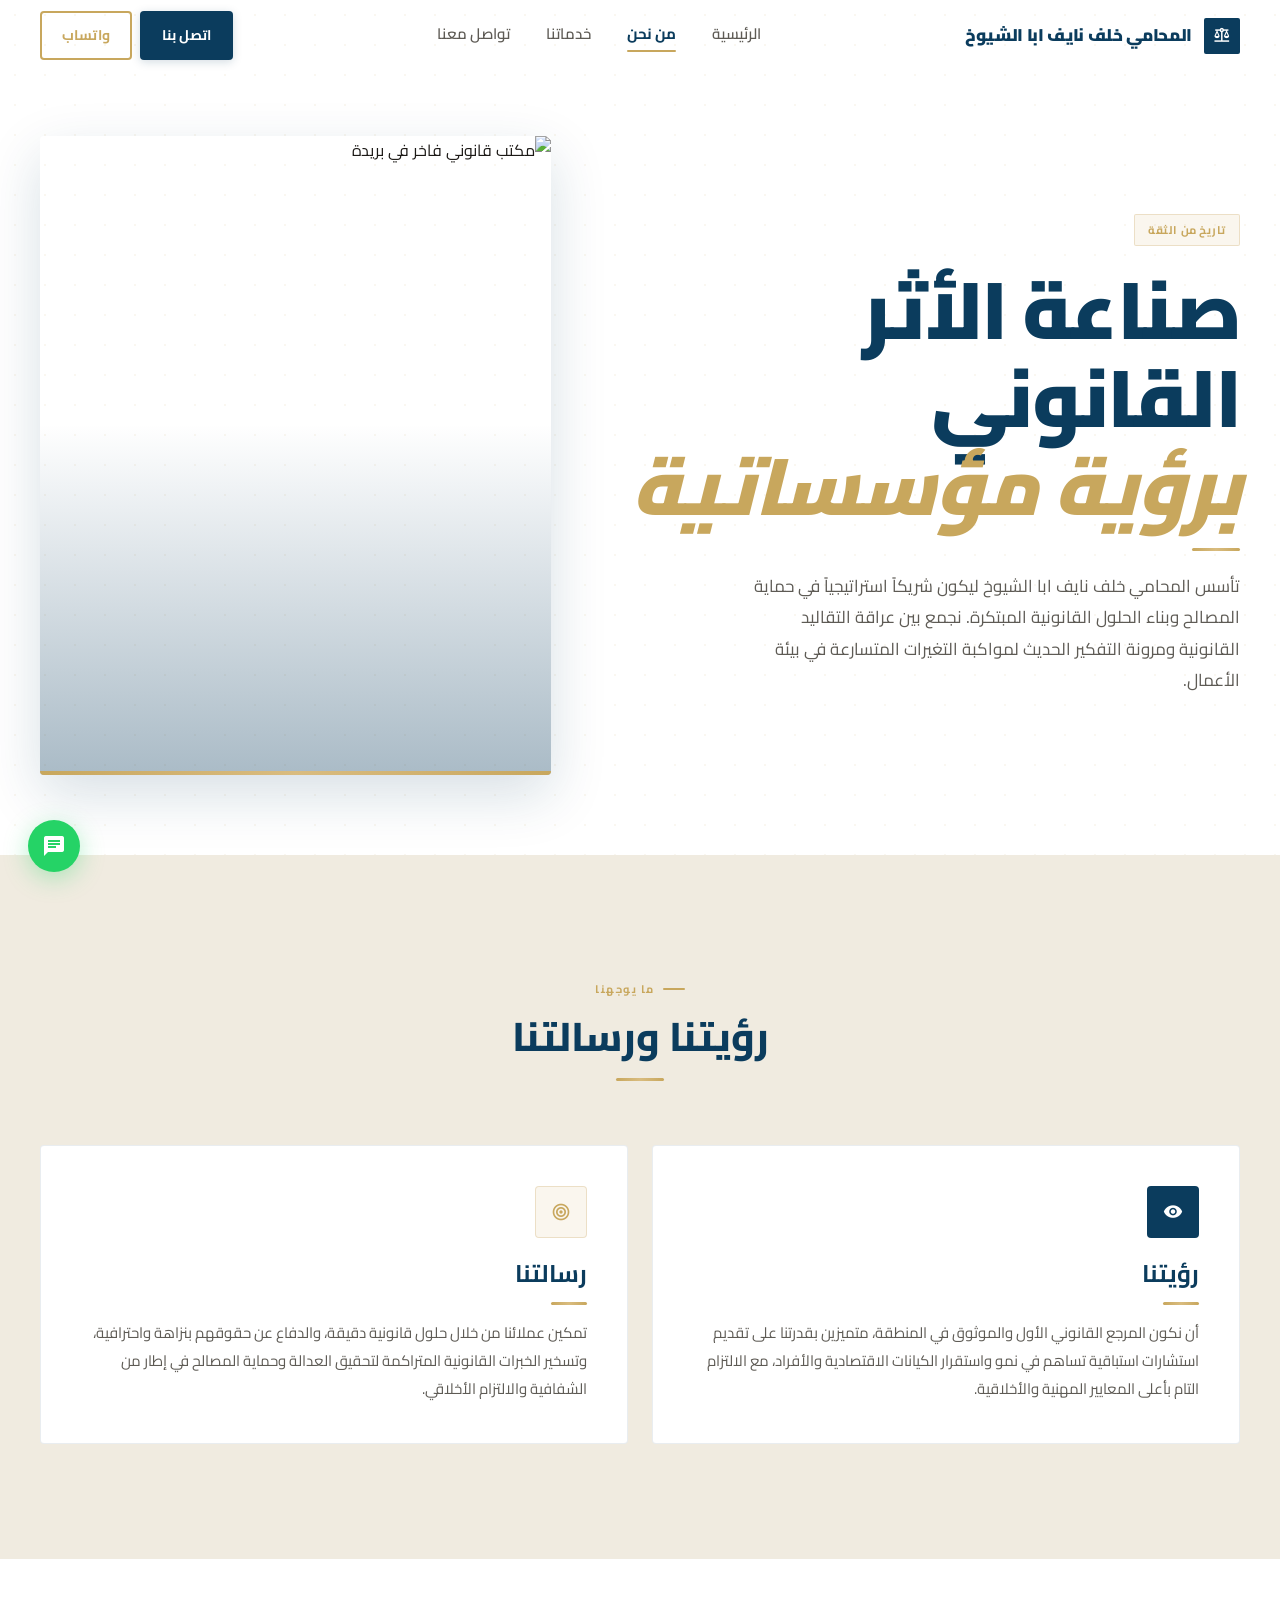
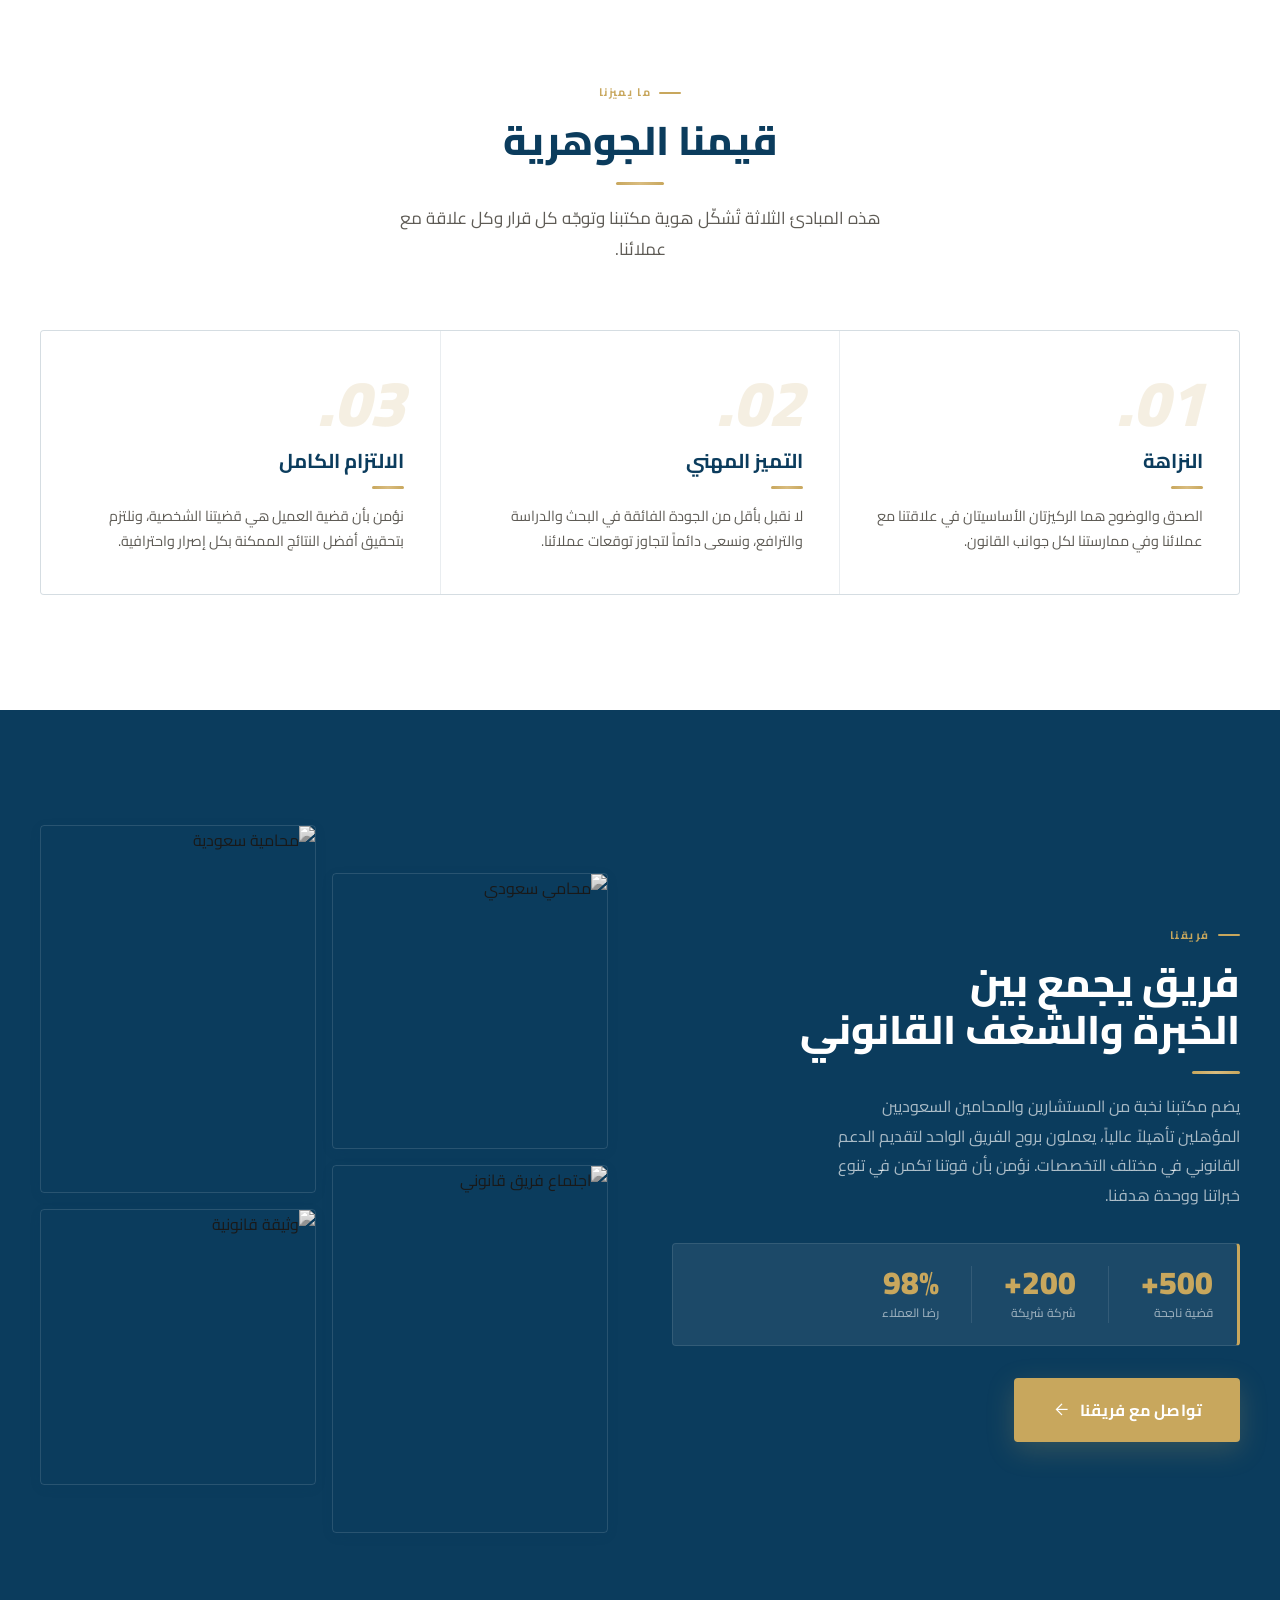
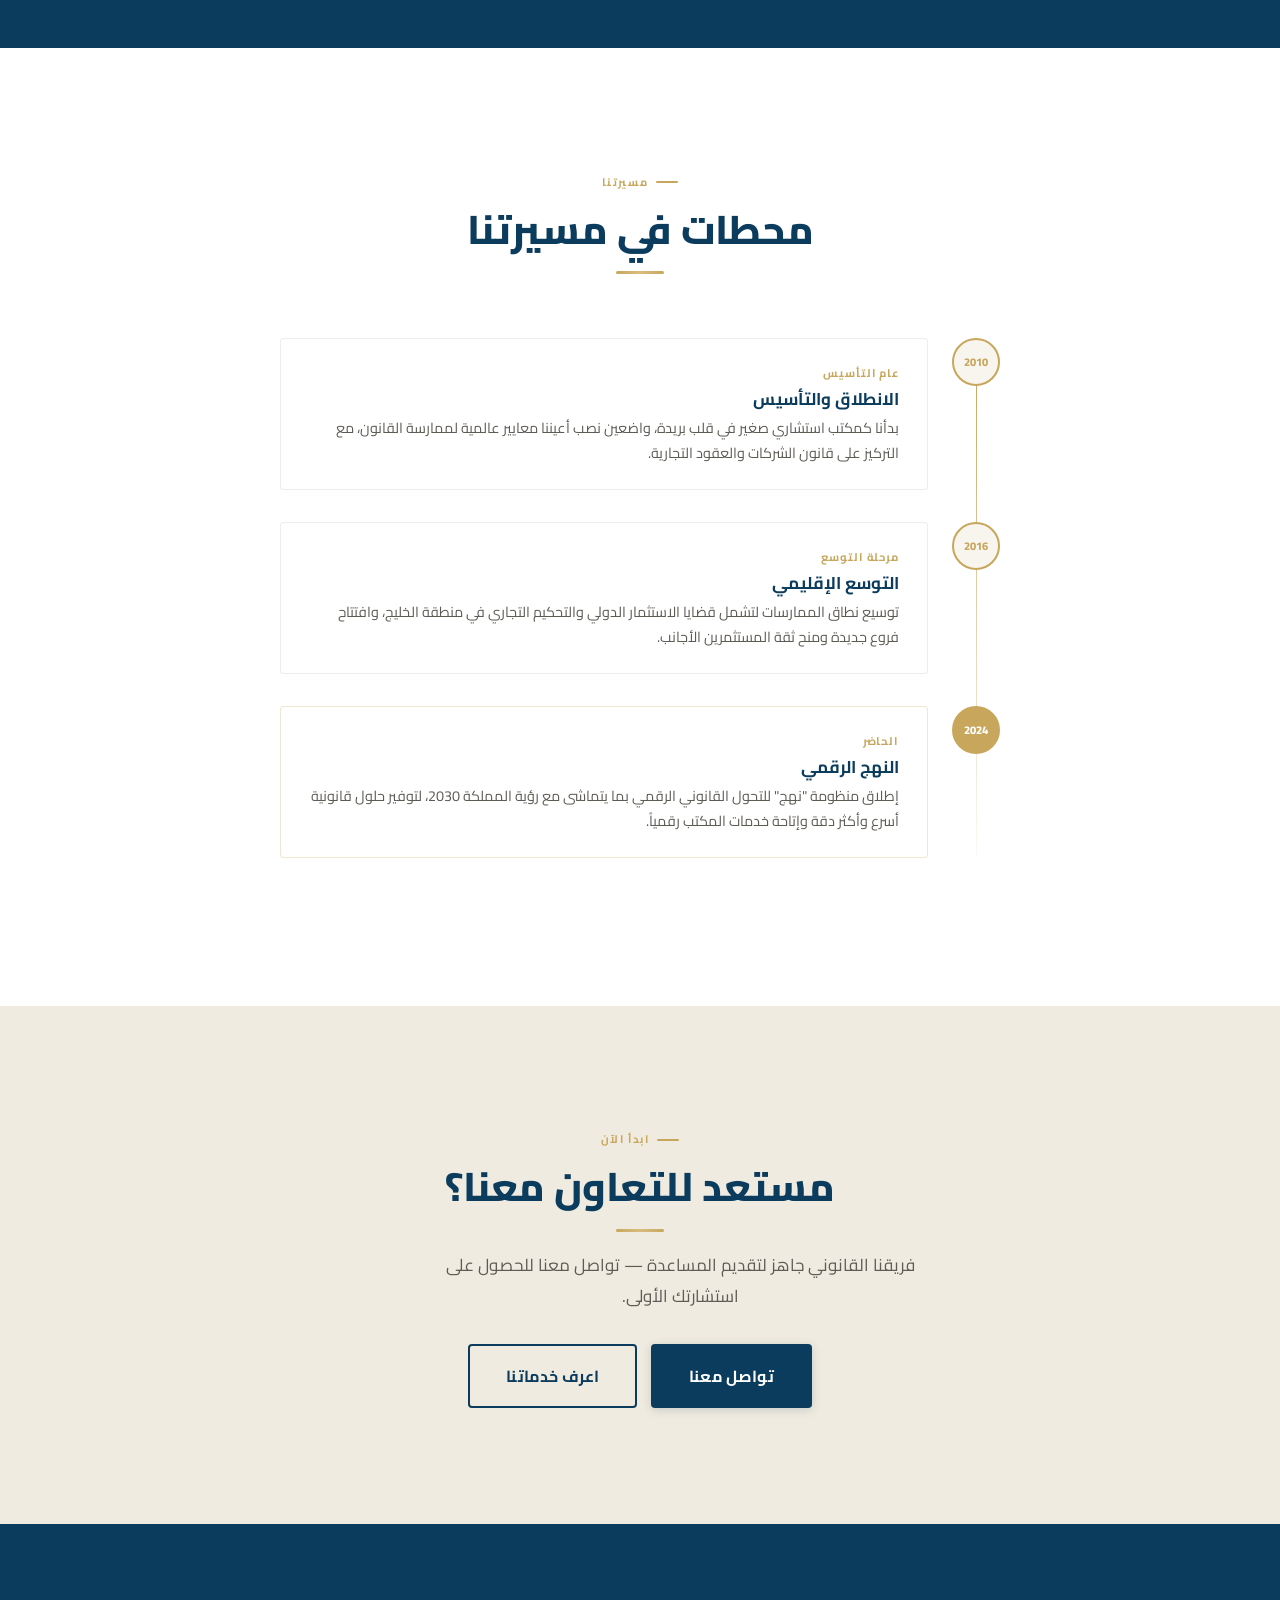
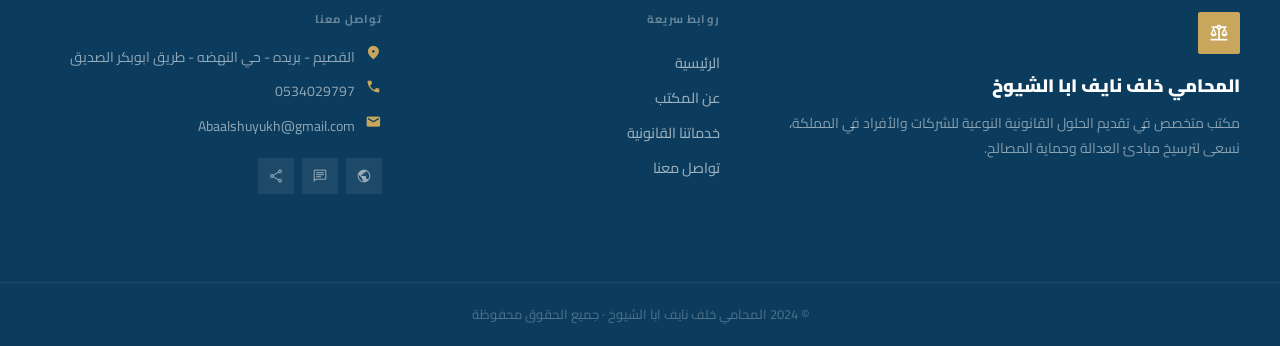
==== about.html @ 4689a993 "noon" ====
<!DOCTYPE html>
<html dir="rtl" lang="ar">

<head>
  <meta charset="utf-8">
  <meta name="viewport" content="width=device-width, initial-scale=1.0">
  <title>من نحن | المحامي خلف نايف ابا الشيوخ</title>
  <meta name="description"
    content="تعرف على مكتب المحامي خلف نايف ابا الشيوخ — رؤيتنا، رسالتنا، قيمنا الجوهرية، وفريقنا القانوني المتخصص في بريدة.">
  <link rel="preconnect" href="https://fonts.googleapis.com">
  <link
    href="https://fonts.googleapis.com/css2?family=Cairo:wght@300;400;500;600;700;800;900&family=Material+Symbols+Outlined:opsz,wght,FILL,GRAD@24,300,0,0&display=swap"
    rel="stylesheet">
  <link rel="stylesheet" href="style.css">
  <style>
    /* ── About Hero ──────────────────────── */
    .about-hero {
      padding-block: calc(var(--nav-h) + 4rem) 5rem;
      position: relative;
      overflow: hidden;
    }

    .about-hero::before {
      content: '';
      position: absolute;
      inset: 0;
      background-image: radial-gradient(rgba(200, 167, 93, .09) 1px, transparent 1px);
      background-size: 30px 30px;
      pointer-events: none;
    }

    .about-hero__grid {
      display: grid;
      grid-template-columns: 1.1fr .9fr;
      align-items: center;
      gap: 4rem;
    }

    .about-hero__title {
      color: var(--navy);
      margin-bottom: .75rem;
    }

    .about-hero__title em {
      color: var(--gold);
      font-style: italic;
    }

    .about-hero__sub {
      font-size: 1.0625rem;
      color: var(--text-muted);
      max-width: 50ch;
      line-height: 1.85;
      margin-top: 1.25rem;
    }

    .about-hero__img {
      position: relative;
      border-radius: var(--r);
      overflow: hidden;
      box-shadow: var(--shadow-lg);
      aspect-ratio: 4/5;
    }

    .about-hero__img img {
      width: 100%;
      height: 100%;
      object-fit: cover;
    }

    .about-hero__img::after {
      content: '';
      position: absolute;
      inset: 0;
      background: linear-gradient(to top, rgba(11, 60, 93, .35) 0%, transparent 55%);
    }

    .about-hero__img-bar {
      position: absolute;
      bottom: 0;
      inset-inline: 0;
      height: 4px;
      background: linear-gradient(to right, var(--gold), var(--gold-light), var(--gold));
      z-index: 2;
    }

    /* ── Vision / Mission ────────────────── */
    .vm-grid {
      display: grid;
      grid-template-columns: 1fr 1fr;
      gap: 1.5rem;
    }

    .vm-card {
      background: var(--white);
      border: 1px solid var(--border);
      border-radius: var(--r);
      padding: 2.5rem;
      transition: box-shadow var(--t) var(--ease);
    }

    .vm-card:hover {
      box-shadow: var(--shadow-md);
    }

    .vm-card__icon {
      width: 52px;
      height: 52px;
      border-radius: var(--r);
      display: flex;
      align-items: center;
      justify-content: center;
      font-size: 1.5rem;
      margin-bottom: 1.375rem;
    }

    .vm-card__icon--navy {
      background: var(--navy);
      color: var(--white);
    }

    .vm-card__icon--gold {
      background: var(--gold-tint);
      color: var(--gold);
      border: 1px solid var(--border-gold);
    }

    .vm-card h3 {
      font-size: 1.5rem;
      margin-bottom: .5rem;
    }

    .vm-card p {
      font-size: .9375rem;
      line-height: 1.85;
    }

    /* ── Values ──────────────────────────── */
    .values-grid {
      display: grid;
      grid-template-columns: repeat(3, 1fr);
      gap: 1px;
      background: var(--border);
      border: 1px solid var(--border);
      border-radius: var(--r);
      overflow: hidden;
    }

    .value-item {
      background: var(--white);
      padding: 2.5rem 2.25rem;
      position: relative;
      transition: background var(--t) var(--ease);
    }

    .value-item:hover {
      background: var(--cream);
    }

    .value-item__num {
      font-size: 4rem;
      font-weight: 900;
      color: rgba(200, 167, 93, .18);
      line-height: 1;
      font-style: italic;
      margin-bottom: .875rem;
      transition: color var(--t) var(--ease);
    }

    .value-item:hover .value-item__num {
      color: rgba(200, 167, 93, .40);
    }

    .value-item h3 {
      font-size: 1.25rem;
      margin-bottom: .625rem;
    }

    .value-item p {
      font-size: .9rem;
    }

    /* ── Team ────────────────────────────── */
    .team-photo-grid {
      display: grid;
      grid-template-columns: 1fr 1fr;
      gap: 1rem;
    }

    .team-col {
      display: flex;
      flex-direction: column;
      gap: 1rem;
    }

    .team-col--offset {
      padding-top: 3rem;
    }

    .team-photo {
      border-radius: var(--r);
      overflow: hidden;
      border: 1px solid rgba(255, 255, 255, .12);
      box-shadow: var(--shadow-sm);
    }

    .team-photo img {
      width: 100%;
      height: 100%;
      object-fit: cover;
      filter: grayscale(1);
      transition: filter var(--t-slow) var(--ease), transform var(--t-slow) var(--ease);
    }

    .team-photo:hover img {
      filter: grayscale(0);
      transform: scale(1.04);
    }

    .team-photo--sq {
      aspect-ratio: 1;
    }

    .team-photo--tall {
      aspect-ratio: 3/4;
    }

    .team-stats {
      display: flex;
      gap: 2rem;
      padding: 1.375rem 1.5rem;
      background: rgba(255, 255, 255, .07);
      border: 1px solid rgba(255, 255, 255, .10);
      border-radius: var(--r);
      border-right: 3px solid var(--gold);
      margin-top: 2rem;
    }

    .team-stat__num {
      font-size: 2rem;
      font-weight: 900;
      color: var(--gold);
      line-height: 1;
    }

    .team-stat__lbl {
      font-size: .75rem;
      color: rgba(255, 255, 255, .55);
      font-weight: 500;
      margin-top: .25rem;
    }

    /* ── Responsive ──────────────────────── */
    @media (max-width: 900px) {

      .about-hero__grid,
      .vm-grid {
        grid-template-columns: 1fr;
        gap: 2.5rem;
      }

      .about-hero {
        padding-block: calc(var(--nav-h) + 2.5rem) 3.5rem;
      }

      .about-hero__img {
        aspect-ratio: 16/9;
      }

      .values-grid {
        grid-template-columns: 1fr;
      }

      .team-grid {
        grid-template-columns: 1fr !important;
        gap: 2.5rem !important;
      }

      .team-col--offset {
        padding-top: 0;
      }

      .team-photo-grid {
        grid-template-columns: 1fr 1fr;
      }

      .team-stats {
        gap: 1rem;
        flex-wrap: wrap;
      }
    }

    @media (max-width: 600px) {
      .value-item__num {
        font-size: 3rem;
      }

      .team-photo-grid {
        grid-template-columns: 1fr 1fr;
      }

      .team-stats {
        gap: .75rem;
      }
    }

    @media (max-width: 480px) {
      .about-hero__grid {
        gap: 2rem;
      }

      .vm-grid {
        gap: 1.5rem;
      }

      .team-photo-grid {
        grid-template-columns: 1fr;
      }

      .team-col--offset {
        padding-top: 0;
      }
    }
  </style>
</head>

<body>
  <!-- ═══════ NAV ═══════ -->
  <header class="nav" id="site-nav">
    <div class="nav__topbar">
      <div class="nav__topbar-inner">
        <a href="index.html" class="nav__logo">
          <span class="nav__logo-icon">
            <span class="mso mso--fill" style="font-size:1.1rem;">balance</span>
          </span>
          المحامي خلف نايف ابا الشيوخ
        </a>
        <nav class="nav__links" aria-label="القائمة الرئيسية">
          <a href="index.html" class="nav__link">الرئيسية</a>
          <a href="about.html" class="nav__link active">من نحن</a>
          <a href="service.html" class="nav__link">خدماتنا</a>
          <a href="contact.html" class="nav__link">تواصل معنا</a>
        </nav>
        <div class="nav__ctas">
          <a href="tel:+966534029797" class="btn btn--primary btn--sm">اتصل بنا</a>
          <a href="https://wa.me/966534029797" class="btn btn--outline-gold btn--sm">واتساب</a>
        </div>
        <button class="nav__menu-btn" id="menu-btn" aria-label="فتح القائمة" aria-expanded="false">
          <span></span><span></span><span></span>
        </button>
      </div>
    </div>
  </header>

  <div class="nav-overlay" id="nav-overlay" role="dialog" aria-label="القائمة الرئيسية" aria-hidden="true">
    <div class="nav-overlay__glow2"></div>
    <div class="nav-overlay__header">
      <a href="index.html" class="nav-overlay__logo">
        <span class="nav-overlay__logo-icon">
          <span class="mso mso--fill" style="font-size:1rem;">balance</span>
        </span>
        المحامي خلف نايف ابا الشيوخ
      </a>
      <button class="nav-overlay__close" id="menu-close" aria-label="إغلاق القائمة">
        <span class="mso">close</span>
      </button>
    </div>
    <div class="nav-overlay__main">
      <nav class="nav-overlay__links">
        <a href="index.html" class="nav-overlay__link">
          <span class="nav-overlay__link-num">01</span>
          <span class="nav-overlay__link-text">الرئيسية</span>
          <span class="mso nav-overlay__link-arrow">arrow_back</span>
        </a>
        <a href="about.html" class="nav-overlay__link active">
          <span class="nav-overlay__link-num">02</span>
          <span class="nav-overlay__link-text">من نحن</span>
          <span class="mso nav-overlay__link-arrow">arrow_back</span>
        </a>
        <a href="service.html" class="nav-overlay__link">
          <span class="nav-overlay__link-num">03</span>
          <span class="nav-overlay__link-text">خدماتنا</span>
          <span class="mso nav-overlay__link-arrow">arrow_back</span>
        </a>
        <a href="contact.html" class="nav-overlay__link">
          <span class="nav-overlay__link-num">04</span>
          <span class="nav-overlay__link-text">تواصل معنا</span>
          <span class="mso nav-overlay__link-arrow">arrow_back</span>
        </a>
      </nav>
    </div>
    <div class="nav-overlay__footer">
      <div class="nav-overlay__footer-ctas">
        <a href="tel:+966534029797" class="btn btn--gold"><span class="mso mso--fill mso--sm">call</span> اتصل
          بنا الآن</a>
        <a href="https://wa.me/966534029797" class="btn btn--ghost"><span class="mso mso--fill mso--sm">chat</span>
          واتساب</a>
      </div>
      <div class="nav-overlay__footer-info">
        <span><span class="mso">location_on</span> القصيم - بريده - حي النهضه - طريق ابوبكر الصديق</span>
        <span><span class="mso">call</span> <span class="dir-ltr">0534029797</span></span>
        <span><span class="mso">mail</span> <span class="dir-ltr">Abaalshuyukh@gmail.com</span></span>
      </div>
    </div>
  </div>

  <main>
    <!-- ═══════ HERO ═══════ -->
    <section class="about-hero section--white">
      <div class="container">
        <div class="about-hero__grid">
          <div>
            <div class="badge badge--gold reveal" style="margin-bottom:1.25rem;">
              تاريخ من الثقة
            </div>
            <h1 class="display about-hero__title reveal delay-1">
              صناعة الأثر القانوني<br>
              <em>برؤية مؤسساتية</em>
            </h1>
            <div class="gold-rule reveal delay-2"></div>
            <p class="about-hero__sub reveal delay-2">
              تأسس المحامي خلف نايف ابا الشيوخ ليكون شريكاً استراتيجياً في حماية المصالح وبناء الحلول القانونية
              المبتكرة. نجمع بين عراقة التقاليد القانونية ومرونة التفكير الحديث لمواكبة التغيرات المتسارعة
              في بيئة الأعمال.
            </p>
          </div>
          <div class="reveal delay-1">
            <div class="about-hero__img">
              <img
                src="https://lh3.googleusercontent.com/aida-public/[base64]"
                alt="مكتب قانوني فاخر في بريدة">
              <div class="about-hero__img-bar"></div>
            </div>
          </div>
        </div>
      </div>
    </section>

    <!-- ═══════ VISION & MISSION ═══════ -->
    <section class="section section--alt">
      <div class="container">
        <div class="sec-head sec-head--center reveal">
          <span class="sec-label">ما يوجهنا</span>
          <h2 class="sec-title">رؤيتنا ورسالتنا</h2>
          <div class="gold-rule gold-rule--center"></div>
        </div>
        <div class="vm-grid">
          <div class="vm-card reveal">
            <div class="vm-card__icon vm-card__icon--navy">
              <span class="mso mso--fill">visibility</span>
            </div>
            <h3>رؤيتنا</h3>
            <div class="gold-rule" style="width:36px; margin-block:.875rem;"></div>
            <p>أن نكون المرجع القانوني الأول والموثوق في المنطقة، متميزين بقدرتنا على تقديم استشارات
              استباقية تساهم في نمو واستقرار الكيانات الاقتصادية والأفراد، مع الالتزام التام بأعلى
              المعايير المهنية والأخلاقية.</p>
          </div>
          <div class="vm-card reveal delay-1">
            <div class="vm-card__icon vm-card__icon--gold">
              <span class="mso mso--fill">target</span>
            </div>
            <h3>رسالتنا</h3>
            <div class="gold-rule" style="width:36px; margin-block:.875rem;"></div>
            <p>تمكين عملائنا من خلال حلول قانونية دقيقة، والدفاع عن حقوقهم بنزاهة واحترافية، وتسخير الخبرات
              القانونية المتراكمة لتحقيق العدالة وحماية المصالح في إطار من الشفافية والالتزام الأخلاقي.
            </p>
          </div>
        </div>
      </div>
    </section>

    <!-- ═══════ CORE VALUES ═══════ -->
    <section class="section section--white">
      <div class="container">
        <div class="sec-head sec-head--center reveal">
          <span class="sec-label">ما يميزنا</span>
          <h2 class="sec-title">قيمنا الجوهرية</h2>
          <div class="gold-rule gold-rule--center"></div>
          <p class="sec-intro">هذه المبادئ الثلاثة تُشكّل هوية مكتبنا وتوجّه كل قرار وكل علاقة مع عملائنا.</p>
        </div>
        <div class="values-grid">
          <div class="value-item reveal">
            <div class="value-item__num">01.</div>
            <h3>النزاهة</h3>
            <div class="gold-rule" style="width:32px; margin-block:.875rem;"></div>
            <p>الصدق والوضوح هما الركيزتان الأساسيتان في علاقتنا مع عملائنا وفي ممارستنا لكل جوانب القانون.
            </p>
          </div>
          <div class="value-item reveal delay-1">
            <div class="value-item__num">02.</div>
            <h3>التميز المهني</h3>
            <div class="gold-rule" style="width:32px; margin-block:.875rem;"></div>
            <p>لا نقبل بأقل من الجودة الفائقة في البحث والدراسة والترافع، ونسعى دائماً لتجاوز توقعات
              عملائنا.</p>
          </div>
          <div class="value-item reveal delay-2">
            <div class="value-item__num">03.</div>
            <h3>الالتزام الكامل</h3>
            <div class="gold-rule" style="width:32px; margin-block:.875rem;"></div>
            <p>نؤمن بأن قضية العميل هي قضيتنا الشخصية، ونلتزم بتحقيق أفضل النتائج الممكنة بكل إصرار
              واحترافية.</p>
          </div>
        </div>
      </div>
    </section>

    <!-- ═══════ TEAM ═══════ -->
    <section class="section section--dark">
      <div class="container">
        <div class="team-grid" style="display:grid; grid-template-columns:1fr 1fr; align-items:center; gap:4rem;">
          <!-- Content -->
          <div class="reveal">
            <span class="sec-label" style="color:var(--gold);">فريقنا</span>
            <h2 style="color:var(--white); margin-bottom:.625rem;">فريق يجمع بين<br>الخبرة والشغف القانوني
            </h2>
            <div class="gold-rule" style="margin-block:1.125rem;"></div>
            <p style="color:rgba(255,255,255,.65); max-width:46ch; line-height:1.85; margin-bottom:2rem;">
              يضم مكتبنا نخبة من المستشارين والمحامين السعوديين المؤهلين تأهيلاً عالياً، يعملون بروح
              الفريق الواحد لتقديم الدعم القانوني في مختلف التخصصات. نؤمن بأن قوتنا تكمن في تنوع خبراتنا
              ووحدة هدفنا.
            </p>
            <div class="team-stats reveal delay-1">
              <div>
                <div class="team-stat__num">500+</div>
                <div class="team-stat__lbl">قضية ناجحة</div>
              </div>
              <div style="width:1px; background:rgba(255,255,255,.10);"></div>
              <div>
                <div class="team-stat__num">200+</div>
                <div class="team-stat__lbl">شركة شريكة</div>
              </div>
              <div style="width:1px; background:rgba(255,255,255,.10);"></div>
              <div>
                <div class="team-stat__num">98%</div>
                <div class="team-stat__lbl">رضا العملاء</div>
              </div>
            </div>
            <a href="contact.html" class="btn btn--gold btn--lg" style="margin-top:2rem;">
              تواصل مع فريقنا
              <span class="mso mso--sm">arrow_back</span>
            </a>
          </div>

          <!-- Photos -->
          <div class="reveal delay-1">
            <div class="team-photo-grid">
              <div class="team-col team-col--offset">
                <div class="team-photo team-photo--sq">
                  <img
                    src="https://lh3.googleusercontent.com/aida-public/[base64]"
                    alt="محامي سعودي">
                </div>
                <div class="team-photo team-photo--tall">
                  <img
                    src="https://lh3.googleusercontent.com/aida-public/[base64]"
                    alt="اجتماع فريق قانوني">
                </div>
              </div>
              <div class="team-col">
                <div class="team-photo team-photo--tall">
                  <img
                    src="https://lh3.googleusercontent.com/aida-public/[base64]"
                    alt="محامية سعودية">
                </div>
                <div class="team-photo team-photo--sq">
                  <img
                    src="https://lh3.googleusercontent.com/aida-public/[base64]"
                    alt="وثيقة قانونية">
                </div>
              </div>
            </div>
          </div>
        </div>
      </div>
    </section>

    <!-- ═══════ TIMELINE ═══════ -->
    <section class="section section--white">
      <div class="container" style="max-width:800px;">
        <div class="sec-head sec-head--center reveal">
          <span class="sec-label">مسيرتنا</span>
          <h2 class="sec-title">محطات في مسيرتنا</h2>
          <div class="gold-rule gold-rule--center"></div>
        </div>
        <div class="timeline">
          <div class="timeline__item reveal">
            <div class="timeline__dot">2010</div>
            <div class="timeline__body">
              <div class="timeline__year">عام التأسيس</div>
              <h3>الانطلاق والتأسيس</h3>
              <p>بدأنا كمكتب استشاري صغير في قلب بريدة، واضعين نصب أعيننا معايير عالمية لممارسة
                القانون، مع التركيز على قانون الشركات والعقود التجارية.</p>
            </div>
          </div>
          <div class="timeline__item reveal delay-1">
            <div class="timeline__dot">2016</div>
            <div class="timeline__body">
              <div class="timeline__year">مرحلة التوسع</div>
              <h3>التوسع الإقليمي</h3>
              <p>توسيع نطاق الممارسات لتشمل قضايا الاستثمار الدولي والتحكيم التجاري في منطقة الخليج،
                وافتتاح فروع جديدة ومنح ثقة المستثمرين الأجانب.</p>
            </div>
          </div>
          <div class="timeline__item reveal delay-2">
            <div class="timeline__dot timeline__dot--active">2024</div>
            <div class="timeline__body" style="border-color:var(--border-gold);">
              <div class="timeline__year">الحاضر</div>
              <h3>النهج الرقمي</h3>
              <p>إطلاق منظومة "نهج" للتحول القانوني الرقمي بما يتماشى مع رؤية المملكة 2030، لتوفير حلول
                قانونية أسرع وأكثر دقة وإتاحة خدمات المكتب رقمياً.</p>
            </div>
          </div>
        </div>
      </div>
    </section>

    <!-- ═══════ CTA ═══════ -->
    <section class="section section--alt">
      <div class="container">
        <div style="text-align:center; max-width:600px; margin-inline:auto;" class="reveal">
          <span class="sec-label" style="justify-content:center;">ابدأ الآن</span>
          <h2 class="sec-title">مستعد للتعاون معنا؟</h2>
          <div class="gold-rule gold-rule--center"></div>
          <p class="sec-intro" style="margin-bottom:2rem;">فريقنا القانوني جاهز لتقديم المساعدة — تواصل معنا
            للحصول على استشارتك الأولى.</p>
          <div style="display:flex; flex-wrap:wrap; gap:.875rem; justify-content:center;">
            <a href="contact.html" class="btn btn--primary btn--lg">تواصل معنا</a>
            <a href="service.html" class="btn btn--outline btn--lg">اعرف خدماتنا</a>
          </div>
        </div>
      </div>
    </section>
  </main>

  <!-- ═══════ FOOTER ═══════ -->
  <footer class="footer">
    <div class="footer__top">
      <div class="container">
        <div class="footer__grid">
          <div>
            <div class="footer__brand-icon">
              <span class="mso mso--fill">balance</span>
            </div>
            <div class="footer__brand-name">المحامي خلف نايف ابا الشيوخ</div>
            <p class="footer__brand-desc">مكتب متخصص في تقديم الحلول القانونية النوعية للشركات والأفراد في
              المملكة، نسعى لترسيخ مبادئ العدالة وحماية المصالح.</p>
          </div>
          <div>
            <h4 class="footer__col-head">روابط سريعة</h4>
            <a href="index.html" class="footer__link">الرئيسية</a>
            <a href="about.html" class="footer__link">عن المكتب</a>
            <a href="service.html" class="footer__link">خدماتنا القانونية</a>
            <a href="contact.html" class="footer__link">تواصل معنا</a>
          </div>
          <div>
            <h4 class="footer__col-head">تواصل معنا</h4>
            <div class="footer__contact-item">
              <span class="mso">location_on</span>
              القصيم - بريده - حي النهضه - طريق ابوبكر الصديق
            </div>
            <div class="footer__contact-item">
              <span class="mso">call</span>
              <span class="dir-ltr">0534029797</span>
            </div>
            <div class="footer__contact-item">
              <span class="mso">mail</span>
              <span class="dir-ltr">Abaalshuyukh@gmail.com</span>
            </div>
            <div class="footer__socials">
              <a href="#" class="footer__social"><span class="mso mso--sm">public</span></a>
              <a href="https://wa.me/966534029797" class="footer__social"><span class="mso mso--sm">chat</span></a>
              <a href="#" class="footer__social"><span class="mso mso--sm">share</span></a>
            </div>
          </div>
        </div>
      </div>
    </div>
    <div class="footer__bottom">
      <div class="container">
        © 2024 المحامي خلف نايف ابا الشيوخ · جميع الحقوق محفوظة
      </div>
    </div>
  </footer>

  <a href="https://wa.me/966534029797" class="wa-float" aria-label="تواصل عبر واتساب">
    <span class="mso mso--fill" style="font-size:1.5rem;">chat</span>
  </a>

  <script>
    const siteNav = document.getElementById('site-nav');
    const menuBtn = document.getElementById('menu-btn');
    const menuClose = document.getElementById('menu-close');
    const navOverlay = document.getElementById('nav-overlay');
    function openNav() {
      navOverlay.classList.add('is-open'); menuBtn.classList.add('is-open');
      menuBtn.setAttribute('aria-expanded', 'true'); navOverlay.setAttribute('aria-hidden', 'false');
      document.body.style.overflow = 'hidden';
    }
    function closeNav() {
      navOverlay.classList.remove('is-open'); menuBtn.classList.remove('is-open');
      menuBtn.setAttribute('aria-expanded', 'false'); navOverlay.setAttribute('aria-hidden', 'true');
      document.body.style.overflow = '';
    }
    menuBtn.addEventListener('click', () => navOverlay.classList.contains('is-open') ? closeNav() : openNav());
    menuClose.addEventListener('click', closeNav);
    document.addEventListener('keydown', e => { if (e.key === 'Escape') closeNav(); });
    window.addEventListener('scroll', () => { siteNav.classList.toggle('scrolled', window.scrollY > 30); }, { passive: true });
    const observer = new IntersectionObserver((entries) => {
      entries.forEach(e => { if (e.isIntersecting) { e.target.classList.add('visible'); observer.unobserve(e.target); } });
    }, { threshold: 0.1 });
    document.querySelectorAll('.reveal').forEach(el => observer.observe(el));
  </script>
</body>

</html>
---- style.css ----
/* ================================================================
   نهج الترافع للمحاماة — Shared Design System
   Premium Arabic Law Firm — v3.0
   ================================================================ */

/* ---- 1. Design Tokens ----------------------------------------- */
:root {
  /* Brand */
  --navy: #0B3C5D;
  --navy-dark: #072A44;
  --navy-tint: #EBF2F8;
  --gold: #C8A75D;
  --gold-light: #D9BC7F;
  --gold-dark: #9E7E3A;
  --gold-tint: rgba(200, 167, 93, 0.10);
  --gold-tint-2: rgba(200, 167, 93, 0.18);

  /* Neutrals */
  --cream: #F8F5EE;
  --cream-alt: #F0EBE0;
  --white: #FFFFFF;
  --gray-100: #EDECE8;
  --gray-200: #E0DDD6;
  --gray-400: #B0ADA5;
  --gray-600: #6B6760;
  --gray-800: #2E2C29;

  /* Text */
  --text: #1C1916;
  --text-muted: #5E5B55;
  --text-subtle: #9A9792;

  /* Borders */
  --border: rgba(11, 60, 93, 0.09);
  --border-gold: rgba(200, 167, 93, 0.28);
  --border-white: rgba(255, 255, 255, 0.10);

  /* Shadows */
  --shadow-xs: 0 1px 3px rgba(11, 60, 93, 0.07);
  --shadow-sm: 0 3px 12px rgba(11, 60, 93, 0.09);
  --shadow-md: 0 8px 28px rgba(11, 60, 93, 0.12);
  --shadow-lg: 0 20px 56px rgba(11, 60, 93, 0.16);
  --shadow-gold: 0 8px 28px rgba(200, 167, 93, 0.22);

  /* Layout */
  --nav-h: 72px;
  --max-w: 1280px;
  --pad-x: clamp(1.25rem, 5vw, 2.5rem);
  --sec-y: clamp(5rem, 9vw, 8.5rem);

  /* Radius */
  --r-xs: 2px;
  --r: 4px;
  --r-md: 8px;
  --r-lg: 16px;

  /* Transitions */
  --ease: cubic-bezier(.4, 0, .2, 1);
  --t-fast: 140ms;
  --t: 250ms;
  --t-slow: 480ms;
}

/* ---- 2. Reset + Base ------------------------------------------ */
*,
*::before,
*::after {
  box-sizing: border-box;
  margin: 0;
  padding: 0;
}

html {
  scroll-behavior: smooth;
  direction: rtl;
  overflow-x: hidden;
}

body {
  font-family: 'Cairo', sans-serif;
  font-size: 1rem;
  line-height: 1.75;
  direction: rtl;
  text-align: right;
  background: var(--cream);
  color: var(--text);
  overflow-x: hidden;
  -webkit-font-smoothing: antialiased;
}

img {
  display: block;
  max-width: 100%;
  height: auto;
}

a {
  text-decoration: none;
  color: inherit;
}

button {
  font-family: inherit;
  border: none;
  background: none;
  cursor: pointer;
}

ul,
ol {
  list-style: none;
}

input,
textarea,
select {
  font-family: inherit;
  direction: rtl;
  text-align: right;
}

input::placeholder,
textarea::placeholder {
  color: var(--text-subtle);
}

::selection {
  background: var(--gold-tint-2);
  color: var(--navy);
}

/* ---- 3. Typography -------------------------------------------- */
h1,
h2,
h3,
h4,
h5,
h6 {
  font-family: 'Cairo', sans-serif;
  color: var(--navy);
  font-weight: 800;
  line-height: 1.18;
}

.display {
  font-size: clamp(2.75rem, 6.5vw, 5rem);
  font-weight: 900;
  line-height: 1.1;
  letter-spacing: -0.02em;
}

h1 {
  font-size: clamp(2.25rem, 5vw, 3.5rem);
}

h2 {
  font-size: clamp(1.75rem, 3.5vw, 2.5rem);
}

h3 {
  font-size: clamp(1.1rem, 2vw, 1.375rem);
  font-weight: 700;
}

h4 {
  font-size: 1.0625rem;
  font-weight: 700;
}

p {
  color: var(--text-muted);
}

/* ---- 4. Layout ------------------------------------------------ */
.container {
  width: 100%;
  max-width: var(--max-w);
  margin-inline: auto;
  padding-inline: var(--pad-x);
}

.section {
  padding-block: var(--sec-y);
}

.section--alt {
  background: var(--cream-alt);
}

.section--dark {
  background: var(--navy);
}

.section--dark h1,
.section--dark h2,
.section--dark h3,
.section--dark h4 {
  color: var(--white);
}

.section--dark p {
  color: rgba(255, 255, 255, .65);
}

.section--white {
  background: var(--white);
}

.page-top {
  padding-top: var(--nav-h);
}

/* ---- 5. Section Headers --------------------------------------- */
.sec-label {
  display: inline-flex;
  align-items: center;
  gap: .5rem;
  font-size: .6875rem;
  font-weight: 700;
  letter-spacing: .14em;
  text-transform: uppercase;
  color: var(--gold);
  margin-bottom: .875rem;
}

.sec-label::before {
  content: '';
  display: block;
  width: 22px;
  height: 2px;
  background: var(--gold);
  border-radius: 2px;
  flex-shrink: 0;
}

.sec-head {
  margin-bottom: clamp(2.5rem, 5vw, 4rem);
}

.sec-head--center {
  text-align: center;
}

.sec-head--center .sec-label {
  justify-content: center;
}

.sec-head--center .sec-intro {
  margin-inline: auto;
}

.sec-title {
  color: var(--navy);
  margin-bottom: .625rem;
}

.section--dark .sec-title {
  color: var(--white);
}

.sec-intro {
  font-size: 1.0625rem;
  color: var(--text-muted);
  max-width: 52ch;
  line-height: 1.85;
}

.section--dark .sec-intro {
  color: rgba(255, 255, 255, .62);
}

/* Gold rule */
.gold-rule {
  width: 48px;
  height: 3px;
  background: linear-gradient(to left, var(--gold), var(--gold-light), var(--gold));
  border-radius: 2px;
  margin-block: 1.125rem;
}

.gold-rule--center {
  margin-inline: auto;
}

/* ---- 6. Buttons ----------------------------------------------- */
.btn {
  display: inline-flex;
  align-items: center;
  justify-content: center;
  gap: .5rem;
  font-family: 'Cairo', sans-serif;
  font-weight: 700;
  font-size: .9375rem;
  padding: .8125rem 1.75rem;
  border-radius: var(--r);
  border: 2px solid transparent;
  transition: background var(--t) var(--ease),
    border-color var(--t) var(--ease),
    transform var(--t) var(--ease),
    box-shadow var(--t) var(--ease),
    color var(--t) var(--ease),
    filter var(--t) var(--ease);
  white-space: nowrap;
  letter-spacing: .01em;
  cursor: pointer;
  text-align: center;
}

.btn--sm {
  font-size: .875rem;
  padding: .625rem 1.25rem;
}

.btn--lg {
  font-size: 1rem;
  padding: 1rem 2.25rem;
}

.btn--primary {
  background: var(--navy);
  color: var(--white);
  box-shadow: 0 2px 10px rgba(11, 60, 93, .18);
}

.btn--primary:hover {
  background: var(--navy-dark);
  transform: translateY(-2px);
  box-shadow: var(--shadow-md);
}

.btn--gold {
  background: var(--gold);
  color: var(--white);
  box-shadow: var(--shadow-gold);
}

.btn--gold:hover {
  filter: brightness(1.06);
  transform: translateY(-2px);
}

.btn--outline {
  background: transparent;
  color: var(--navy);
  border-color: var(--navy);
}

.btn--outline:hover {
  background: var(--navy);
  color: var(--white);
  transform: translateY(-2px);
}

.btn--outline-gold {
  background: transparent;
  color: var(--gold);
  border-color: var(--gold);
}

.btn--outline-gold:hover {
  background: var(--gold);
  color: var(--white);
  transform: translateY(-2px);
}

.btn--ghost {
  background: rgba(255, 255, 255, .10);
  color: var(--white);
  border-color: rgba(255, 255, 255, .20);
}

.btn--ghost:hover {
  background: rgba(255, 255, 255, .20);
  transform: translateY(-2px);
}

.btn .mso {
  font-size: 1.2em;
  line-height: 1;
  vertical-align: middle;
}

/* ---- 7. Badge ------------------------------------------------- */
.badge {
  display: inline-flex;
  align-items: center;
  gap: .375rem;
  font-size: .7rem;
  font-weight: 700;
  padding: .3125rem .8125rem;
  border-radius: var(--r-xs);
  letter-spacing: .05em;
  text-transform: uppercase;
}

.badge--gold {
  background: var(--gold-tint);
  color: var(--gold);
  border: 1px solid var(--border-gold);
}

.badge--navy {
  background: var(--navy);
  color: var(--white);
}

.badge--cream {
  background: rgba(255, 255, 255, .12);
  color: rgba(255, 255, 255, .9);
}

/* ---- 8. Cards ------------------------------------------------- */
.card {
  background: var(--white);
  border: 1px solid var(--border);
  border-radius: var(--r);
  overflow: hidden;
  transition: transform var(--t) var(--ease), box-shadow var(--t) var(--ease);
}

.card:hover {
  transform: translateY(-4px);
  box-shadow: var(--shadow-md);
}

.card__body {
  padding: 2rem 2.25rem;
}

.card--dark {
  background: var(--navy);
  border-color: rgba(255, 255, 255, .06);
  color: var(--white);
}

.card--dark h2,
.card--dark h3,
.card--dark h4 {
  color: var(--white);
}

.card--dark p {
  color: rgba(255, 255, 255, .65);
}

.card--dark:hover {
  box-shadow: var(--shadow-lg);
}

/* ---- 9. Icon Box ---------------------------------------------- */
.icon-box {
  width: 52px;
  height: 52px;
  display: flex;
  align-items: center;
  justify-content: center;
  border-radius: var(--r);
  flex-shrink: 0;
  font-size: 1.375rem;
  transition: background var(--t) var(--ease);
}

.icon-box--gold {
  background: var(--gold-tint);
  color: var(--gold);
  border: 1px solid var(--border-gold);
}

.icon-box--navy {
  background: var(--navy);
  color: var(--white);
}

.icon-box--white {
  background: rgba(255, 255, 255, .12);
  color: var(--white);
}

.icon-box--lg {
  width: 64px;
  height: 64px;
  font-size: 1.75rem;
}

/* ---- 10. Navigation ------------------------------------------- */

/* Fixed top bar */
.nav {
  position: fixed;
  top: 0;
  inset-inline: 0;
  z-index: 1000;
  height: var(--nav-h);
}

.nav__topbar {
  position: relative;
  z-index: 1002;
  height: var(--nav-h);
  background: transparent;
  border-bottom: 1px solid transparent;
  transition: background .45s var(--ease),
    border-color .45s var(--ease),
    box-shadow .45s var(--ease);
}

.nav.scrolled .nav__topbar {
  background: rgba(248, 245, 238, .97);
  backdrop-filter: blur(24px);
  -webkit-backdrop-filter: blur(24px);
  border-bottom-color: rgba(200, 167, 93, .18);
  box-shadow: 0 2px 28px rgba(11, 60, 93, .08);
}

.nav__topbar-inner {
  display: flex;
  align-items: center;
  justify-content: space-between;
  height: 100%;
  width: 100%;
  max-width: var(--max-w);
  margin-inline: auto;
  padding-inline: var(--pad-x);
  gap: 2rem;
}

/* Logo */
.nav__logo {
  display: flex;
  align-items: center;
  gap: .75rem;
  font-weight: 900;
  font-size: 1.0625rem;
  color: var(--navy);
  letter-spacing: -.02em;
  flex-shrink: 0;
  transition: opacity var(--t-fast);
}

.nav__logo:hover {
  opacity: .8;
}

.nav__logo-icon {
  width: 36px;
  height: 36px;
  background: var(--navy);
  color: var(--white);
  display: flex;
  align-items: center;
  justify-content: center;
  border-radius: var(--r-xs);
  flex-shrink: 0;
  transition: background var(--t) var(--ease);
}

.nav__logo:hover .nav__logo-icon {
  background: var(--gold);
}

/* Desktop links */
.nav__links {
  display: flex;
  align-items: center;
  gap: 2.25rem;
  flex: 1;
  justify-content: center;
}

.nav__link {
  font-size: .9375rem;
  font-weight: 600;
  color: var(--text-muted);
  position: relative;
  padding-bottom: 2px;
  transition: color var(--t-fast) var(--ease);
}

.nav__link::after {
  content: '';
  position: absolute;
  bottom: -2px;
  right: 0;
  left: 0;
  height: 2px;
  background: var(--gold);
  border-radius: 2px;
  transform: scaleX(0);
  transform-origin: right;
  transition: transform var(--t) var(--ease);
}

.nav__link:hover,
.nav__link.active {
  color: var(--navy);
}

.nav__link:hover::after,
.nav__link.active::after {
  transform: scaleX(1);
}

.nav__link.active {
  font-weight: 700;
}

/* Desktop CTAs */
.nav__ctas {
  display: flex;
  align-items: center;
  gap: .5rem;
  flex-shrink: 0;
}

/* Hamburger button — creative staggered bars */
.nav__menu-btn {
  display: none;
  flex-direction: column;
  align-items: flex-end;
  justify-content: center;
  width: 44px;
  height: 44px;
  border-radius: var(--r);
  border: 1px solid rgba(11, 60, 93, .13);
  background: transparent;
  cursor: pointer;
  gap: 5px;
  padding: 0 10px;
  transition: background var(--t-fast), border-color var(--t-fast), box-shadow var(--t-fast);
}

.nav__menu-btn:hover {
  background: var(--cream-alt);
  border-color: var(--border-gold);
  box-shadow: 0 2px 8px rgba(200, 167, 93, .12);
}

.nav__menu-btn span {
  display: block;
  height: 2px;
  background: var(--navy);
  border-radius: 2px;
  transition: transform .35s var(--ease), opacity .2s, width .3s var(--ease);
}

.nav__menu-btn span:nth-child(1) {
  width: 22px;
}

.nav__menu-btn span:nth-child(2) {
  width: 15px;
}

.nav__menu-btn span:nth-child(3) {
  width: 22px;
}

/* Morphs to X when open */
.nav__menu-btn.is-open span:nth-child(1) {
  transform: rotate(45deg) translate(5px, -5px);
  width: 22px;
}

.nav__menu-btn.is-open span:nth-child(2) {
  opacity: 0;
  width: 0;
}

.nav__menu-btn.is-open span:nth-child(3) {
  transform: rotate(-45deg) translate(5px, 5px);
}

/* ── Full-Screen Overlay Menu ──────────────────────────────────── */
.nav-overlay {
  position: fixed;
  inset: 0;
  z-index: 1001;
  display: flex;
  flex-direction: column;
  background: #07253C;
  transform: translateY(-100%);
  transition: transform .65s cubic-bezier(.76, 0, .24, 1);
  overflow: hidden;
}

.nav-overlay.is-open {
  transform: translateY(0);
}

/* Dot pattern background */
.nav-overlay::before {
  content: '';
  position: absolute;
  inset: 0;
  background-image: radial-gradient(rgba(200, 167, 93, .06) 1px, transparent 1px);
  background-size: 36px 36px;
  pointer-events: none;
}

/* Gold gradient glow bottom-left */
.nav-overlay::after {
  content: '';
  position: absolute;
  width: 700px;
  height: 700px;
  border-radius: 50%;
  background: radial-gradient(circle, rgba(200, 167, 93, .09), transparent 65%);
  bottom: -250px;
  left: -200px;
  pointer-events: none;
}

/* Second decorative glow top-right */
.nav-overlay__glow2 {
  position: absolute;
  width: 400px;
  height: 400px;
  border-radius: 50%;
  background: radial-gradient(circle, rgba(11, 60, 93, .95), transparent 70%);
  top: -100px;
  right: -80px;
  pointer-events: none;
  z-index: 0;
}

/* Overlay header: logo + close */
.nav-overlay__header {
  display: flex;
  align-items: center;
  justify-content: space-between;
  padding-inline: var(--pad-x);
  height: var(--nav-h);
  border-bottom: 1px solid rgba(255, 255, 255, .06);
  flex-shrink: 0;
  position: relative;
  z-index: 1;
}

.nav-overlay__logo {
  display: flex;
  align-items: center;
  gap: .625rem;
  font-size: 1.0625rem;
  font-weight: 900;
  color: var(--white);
  letter-spacing: -.02em;
}

.nav-overlay__logo-icon {
  width: 32px;
  height: 32px;
  background: var(--gold);
  display: flex;
  align-items: center;
  justify-content: center;
  border-radius: var(--r-xs);
  flex-shrink: 0;
}

.nav-overlay__close {
  width: 44px;
  height: 44px;
  border-radius: 50%;
  background: rgba(255, 255, 255, .07);
  border: 1px solid rgba(255, 255, 255, .11);
  display: flex;
  align-items: center;
  justify-content: center;
  color: var(--white);
  font-size: 1.375rem;
  cursor: pointer;
  transition: background var(--t-fast), transform var(--t) var(--ease), border-color var(--t-fast);
}

.nav-overlay__close:hover {
  background: rgba(255, 255, 255, .14);
  border-color: rgba(200, 167, 93, .35);
  transform: rotate(90deg) scale(1.05);
}

/* Main links */
.nav-overlay__main {
  flex: 1;
  display: flex;
  align-items: center;
  padding-inline: calc(var(--pad-x) + .5rem);
  padding-block: 1.5rem;
  position: relative;
  z-index: 1;
  overflow: hidden;
}

.nav-overlay__links {
  display: flex;
  flex-direction: column;
  gap: 0;
  width: 100%;
}

.nav-overlay__link {
  display: flex;
  align-items: center;
  gap: 1.25rem;
  padding: .75rem 1rem;
  border-radius: var(--r);
  color: rgba(255, 255, 255, .65);
  border-bottom: 1px solid rgba(255, 255, 255, .04);
  position: relative;
  overflow: hidden;
  opacity: 0;
  transform: translateX(-20px);
  transition: opacity 0s, transform 0s, color var(--t-fast), background var(--t-fast);
}

.nav-overlay__link:last-child {
  border-bottom: none;
}

/* Staggered entrance — triggered by .is-open on parent */
.nav-overlay.is-open .nav-overlay__link:nth-child(1) {
  opacity: 1;
  transform: none;
  transition: opacity .6s .30s var(--ease), transform .6s .30s var(--ease), color var(--t-fast), background var(--t-fast);
}

.nav-overlay.is-open .nav-overlay__link:nth-child(2) {
  opacity: 1;
  transform: none;
  transition: opacity .6s .38s var(--ease), transform .6s .38s var(--ease), color var(--t-fast), background var(--t-fast);
}

.nav-overlay.is-open .nav-overlay__link:nth-child(3) {
  opacity: 1;
  transform: none;
  transition: opacity .6s .46s var(--ease), transform .6s .46s var(--ease), color var(--t-fast), background var(--t-fast);
}

.nav-overlay.is-open .nav-overlay__link:nth-child(4) {
  opacity: 1;
  transform: none;
  transition: opacity .6s .54s var(--ease), transform .6s .54s var(--ease), color var(--t-fast), background var(--t-fast);
}

.nav-overlay__link::before {
  content: '';
  position: absolute;
  inset: 0;
  background: rgba(255, 255, 255, .04);
  transform: scaleX(0);
  transform-origin: right;
  transition: transform .28s var(--ease);
  border-radius: var(--r);
}

.nav-overlay__link:hover::before {
  transform: scaleX(1);
}

.nav-overlay__link:hover {
  color: var(--white);
}

.nav-overlay__link.active {
  color: var(--gold);
}

/* Active left border */
.nav-overlay__link.active::after {
  content: '';
  position: absolute;
  right: 0;
  top: 15%;
  bottom: 15%;
  width: 3px;
  background: var(--gold);
  border-radius: 2px;
}

.nav-overlay__link-num {
  font-size: .5625rem;
  font-weight: 900;
  letter-spacing: .18em;
  color: rgba(200, 167, 93, .45);
  min-width: 24px;
  flex-shrink: 0;
  align-self: flex-start;
  padding-top: .7rem;
  text-transform: uppercase;
}

.nav-overlay__link.active .nav-overlay__link-num {
  color: var(--gold);
}

.nav-overlay__link-text {
  font-size: clamp(2rem, 5.5vw, 3rem);
  font-weight: 900;
  line-height: 1.1;
  letter-spacing: -.025em;
  flex: 1;
}

.nav-overlay__link-arrow {
  font-size: 1.5rem;
  opacity: 0;
  color: var(--gold);
  transform: translateX(12px);
  transition: opacity .22s var(--ease), transform .28s var(--ease);
  flex-shrink: 0;
}

.nav-overlay__link:hover .nav-overlay__link-arrow,
.nav-overlay__link.active .nav-overlay__link-arrow {
  opacity: 1;
  transform: translateX(0);
}

/* Overlay footer */
.nav-overlay__footer {
  padding: 1.375rem var(--pad-x) max(1.75rem, env(safe-area-inset-bottom));
  border-top: 1px solid rgba(255, 255, 255, .07);
  position: relative;
  z-index: 1;
  opacity: 0;
  transform: translateY(12px);
  transition: opacity 0s, transform 0s;
}

.nav-overlay.is-open .nav-overlay__footer {
  opacity: 1;
  transform: none;
  transition: opacity .5s .64s var(--ease), transform .5s .64s var(--ease);
}

.nav-overlay__footer-ctas {
  display: flex;
  gap: .625rem;
  flex-wrap: wrap;
  margin-bottom: 1.125rem;
}

.nav-overlay__footer-info {
  display: flex;
  flex-wrap: wrap;
  gap: 1rem;
  font-size: .7875rem;
  color: rgba(255, 255, 255, .28);
  font-weight: 500;
}

.nav-overlay__footer-info span {
  display: flex;
  align-items: center;
  gap: .3rem;
}

.nav-overlay__footer-info .mso {
  color: rgba(200, 167, 93, .65);
  font-size: .875rem;
}


/* ---- 11. Footer ----------------------------------------------- */
.footer {
  background: var(--navy);
}

.footer__top {
  padding-block: clamp(3.5rem, 7vw, 5.5rem);
}

.footer__grid {
  display: grid;
  grid-template-columns: 2fr 1.2fr 1.5fr;
  gap: 4rem;
}

.footer__brand-icon {
  width: 42px;
  height: 42px;
  background: var(--gold);
  display: flex;
  align-items: center;
  justify-content: center;
  border-radius: var(--r-xs);
  color: var(--white);
  font-size: 1.25rem;
  margin-bottom: 1rem;
}

.footer__brand-name {
  font-size: 1.125rem;
  font-weight: 900;
  color: var(--white);
  margin-bottom: .625rem;
}

.footer__brand-desc {
  font-size: .875rem;
  color: rgba(255, 255, 255, .50);
  line-height: 1.8;
}

.footer__col-head {
  font-size: .7rem;
  font-weight: 700;
  letter-spacing: .1em;
  text-transform: uppercase;
  color: rgba(255, 255, 255, .38);
  margin-bottom: 1.25rem;
}

.footer__link {
  display: block;
  font-size: .9rem;
  color: rgba(255, 255, 255, .58);
  padding-block: .3125rem;
  transition: color var(--t-fast);
  font-weight: 500;
}

.footer__link:hover {
  color: var(--gold);
}

.footer__contact-item {
  display: flex;
  align-items: flex-start;
  gap: .625rem;
  font-size: .875rem;
  color: rgba(255, 255, 255, .55);
  margin-bottom: .625rem;
}

.footer__contact-item .mso {
  color: var(--gold);
  font-size: 1.05rem;
  flex-shrink: 0;
  font-variation-settings: 'FILL' 1, 'wght' 400;
}

.footer__socials {
  display: flex;
  gap: .5rem;
  margin-top: 1.25rem;
}

.footer__social {
  width: 36px;
  height: 36px;
  background: rgba(255, 255, 255, .07);
  display: flex;
  align-items: center;
  justify-content: center;
  border-radius: var(--r-xs);
  color: rgba(255, 255, 255, .55);
  font-size: 1rem;
  transition: background var(--t-fast), color var(--t-fast);
}

.footer__social:hover {
  background: var(--gold);
  color: var(--white);
}

.footer__bottom {
  border-top: 1px solid rgba(255, 255, 255, .07);
  padding-block: 1.25rem;
  text-align: center;
  font-size: .8125rem;
  color: rgba(255, 255, 255, .28);
}

/* ---- 12. Scroll Reveal ---------------------------------------- */
.reveal {
  opacity: 0;
  transform: translateY(28px);
  transition: opacity .65s var(--ease), transform .65s var(--ease);
}

.reveal.visible {
  opacity: 1;
  transform: translateY(0);
}

.delay-1 {
  transition-delay: .1s;
}

.delay-2 {
  transition-delay: .22s;
}

.delay-3 {
  transition-delay: .34s;
}

.delay-4 {
  transition-delay: .46s;
}

/* ---- 13. Utilities -------------------------------------------- */
.dir-ltr {
  direction: ltr;
  unicode-bidi: plaintext;
  text-align: left;
}

.mso {
  font-family: 'Material Symbols Outlined', sans-serif;
  font-variation-settings: 'FILL' 0, 'wght' 300, 'GRAD' 0, 'opsz' 24;
  font-size: 1.25rem;
  line-height: 1;
  display: inline-block;
  vertical-align: middle;
}

.mso--fill {
  font-variation-settings: 'FILL' 1, 'wght' 400, 'GRAD' 0, 'opsz' 24;
}

.mso--lg {
  font-size: 1.75rem;
}

.mso--sm {
  font-size: 1rem;
}

.text-gold {
  color: var(--gold);
}

.text-navy {
  color: var(--navy);
}

.text-muted {
  color: var(--text-muted);
}

.bg-navy {
  background: var(--navy);
}

.bg-gold {
  background: var(--gold);
}

.divider {
  height: 1px;
  background: var(--border);
}

.pattern {
  background-image: radial-gradient(rgba(200, 167, 93, .11) 1px, transparent 1px);
  background-size: 30px 30px;
}

.pattern--dark {
  background-image: radial-gradient(rgba(255, 255, 255, .06) 1px, transparent 1px);
  background-size: 28px 28px;
}

/* Stats */
.stat__num {
  font-size: clamp(2.25rem, 4.5vw, 3.5rem);
  font-weight: 900;
  color: var(--gold);
  line-height: 1;
  letter-spacing: -.03em;
  margin-bottom: .375rem;
}

.stat__lbl {
  font-size: .875rem;
  color: rgba(255, 255, 255, .55);
  font-weight: 500;
}

/* Timeline */
.timeline {
  position: relative;
}

.timeline::before {
  content: '';
  position: absolute;
  top: 26px;
  bottom: 0;
  right: 23px;
  width: 1px;
  background: linear-gradient(to bottom, var(--gold), rgba(200, 167, 93, .06));
}

.timeline__item {
  position: relative;
  padding-right: 4.5rem;
  margin-bottom: 2rem;
}

.timeline__dot {
  position: absolute;
  right: 0;
  top: 0;
  width: 48px;
  height: 48px;
  border-radius: 50%;
  border: 2px solid var(--gold);
  background: var(--cream);
  display: flex;
  align-items: center;
  justify-content: center;
  font-size: .7rem;
  font-weight: 800;
  color: var(--gold);
  z-index: 1;
}

.timeline__dot--active {
  background: var(--gold);
  color: var(--white);
}

.timeline__body {
  background: var(--white);
  border: 1px solid var(--border);
  border-radius: var(--r);
  padding: 1.5rem 1.75rem;
  transition: box-shadow var(--t) var(--ease);
}

.timeline__body:hover {
  box-shadow: var(--shadow-sm);
}

.timeline__year {
  font-size: .7rem;
  font-weight: 700;
  color: var(--gold);
  letter-spacing: .08em;
  margin-bottom: .375rem;
}

.timeline__body h3 {
  font-size: 1.0625rem;
  margin-bottom: .375rem;
}

.timeline__body p {
  font-size: .9rem;
}

/* WhatsApp Float */
.wa-float {
  position: fixed;
  bottom: 1.75rem;
  left: 1.75rem;
  width: 52px;
  height: 52px;
  background: #25D366;
  color: var(--white);
  border-radius: 50%;
  display: flex;
  align-items: center;
  justify-content: center;
  font-size: 1.625rem;
  box-shadow: 0 6px 24px rgba(37, 211, 102, .35);
  z-index: 900;
  transition: transform var(--t) var(--ease), box-shadow var(--t) var(--ease);
}

.wa-float:hover {
  transform: scale(1.1);
  box-shadow: 0 8px 30px rgba(37, 211, 102, .45);
}

/* ---- 14. Responsive ------------------------------------------- */
@media (max-width: 1024px) {
  .footer__grid {
    grid-template-columns: 1fr 1fr;
    gap: 2.5rem;
  }
  .footer__grid > *:first-child {
    grid-column: span 2;
  }
}

@media (max-width: 768px) {
  :root {
    --nav-h: 64px;
  }

  .nav__links,
  .nav__ctas {
    display: none;
  }

  .nav__menu-btn {
    display: flex;
  }

  .footer__grid {
    grid-template-columns: 1fr;
    gap: 2rem;
  }
  .footer__grid > *:first-child {
    grid-column: 1 / -1;
  }

  .footer__top {
    padding-block: 2.875rem;
  }

  .nav-overlay__link-text {
    font-size: clamp(1.75rem, 7vw, 2.5rem);
  }
}

@media (max-width: 480px) {
  :root {
    --pad-x: 1.125rem;
  }

  .btn {
    font-size: .875rem;
    padding: .75rem 1.375rem;
  }
}
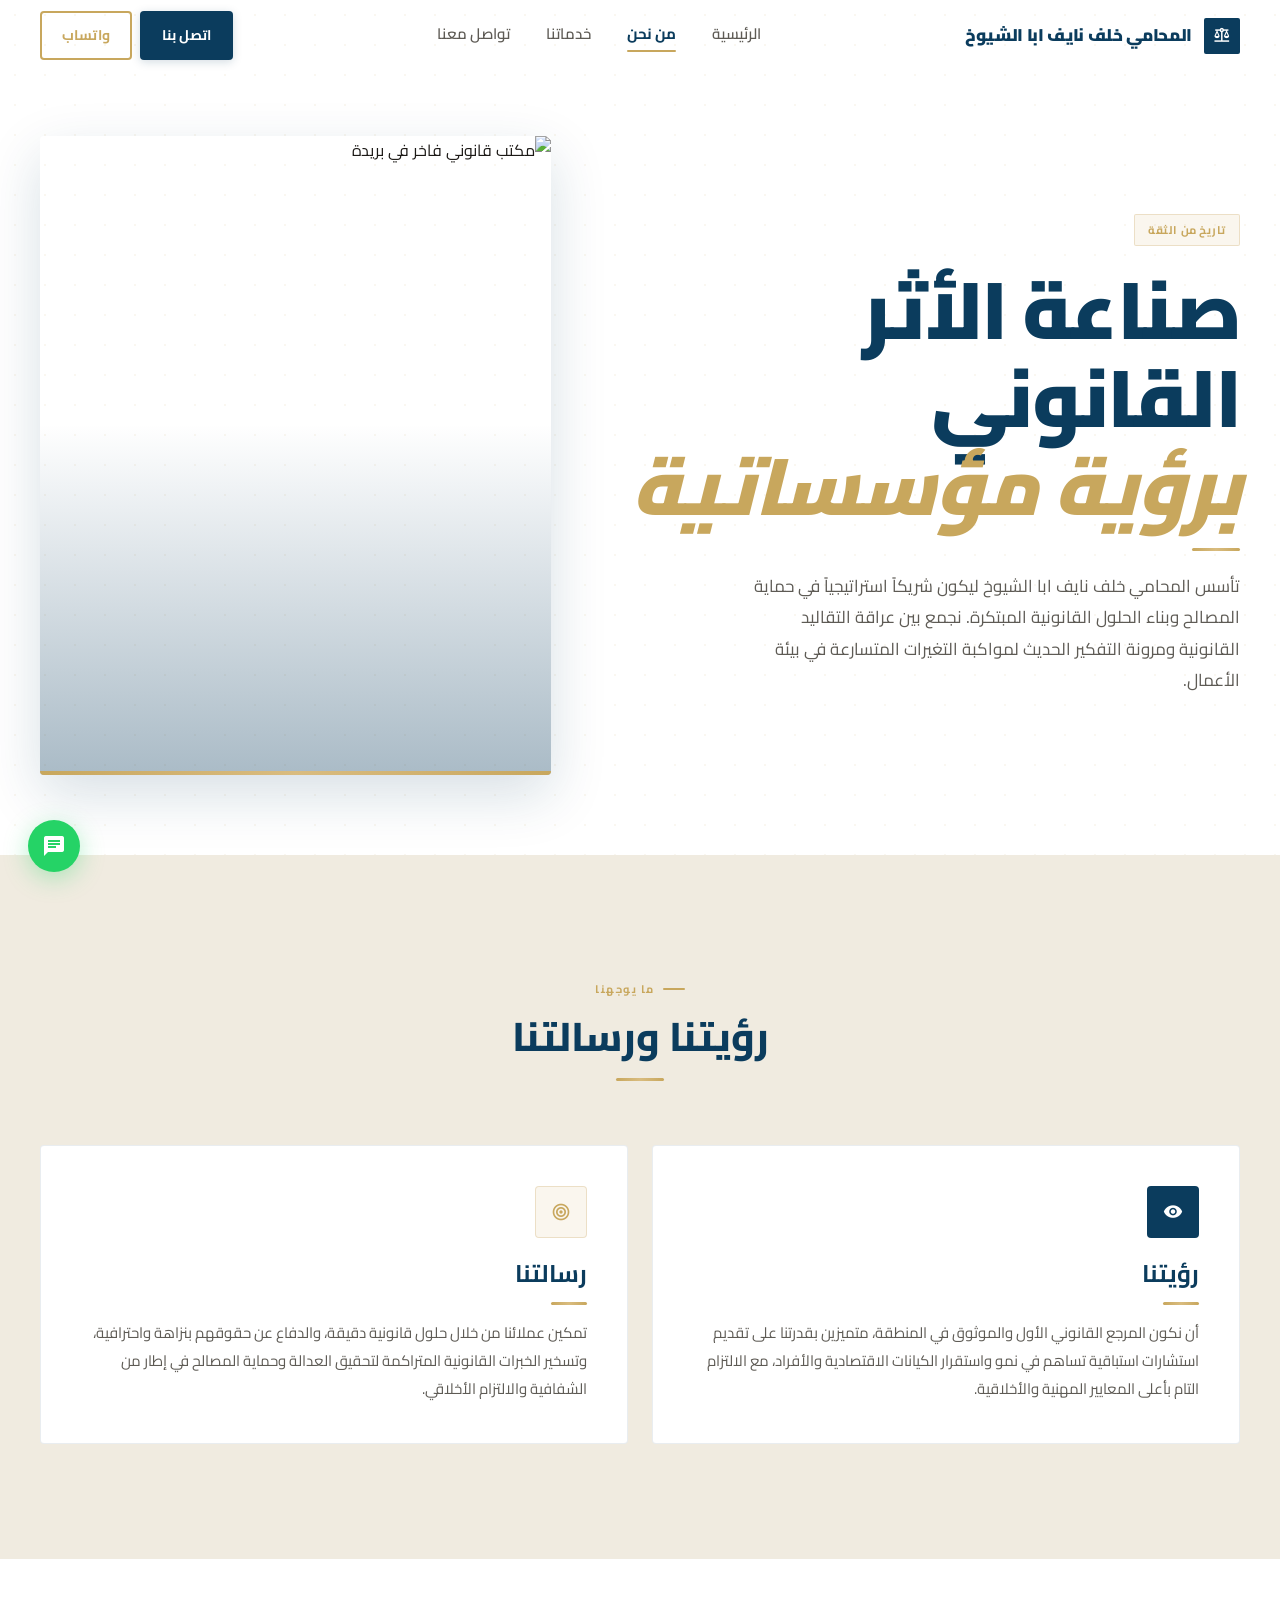
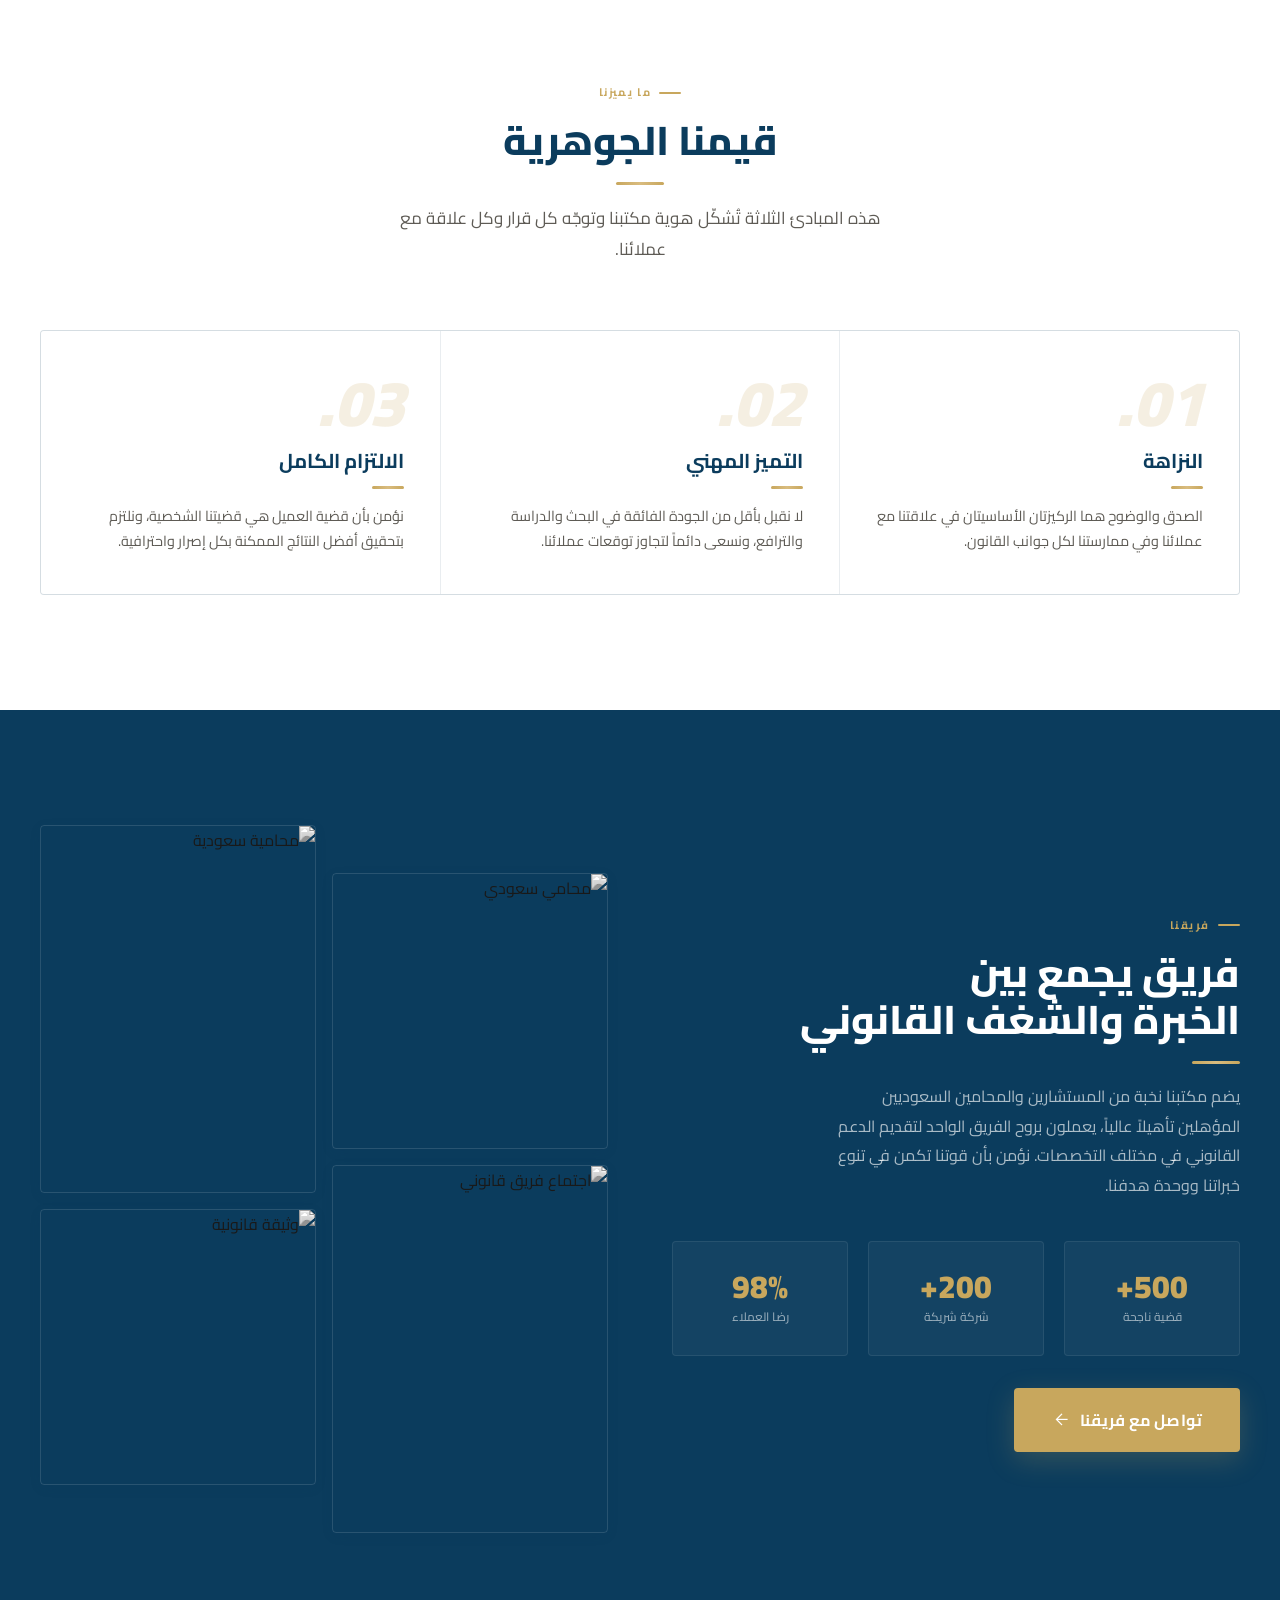
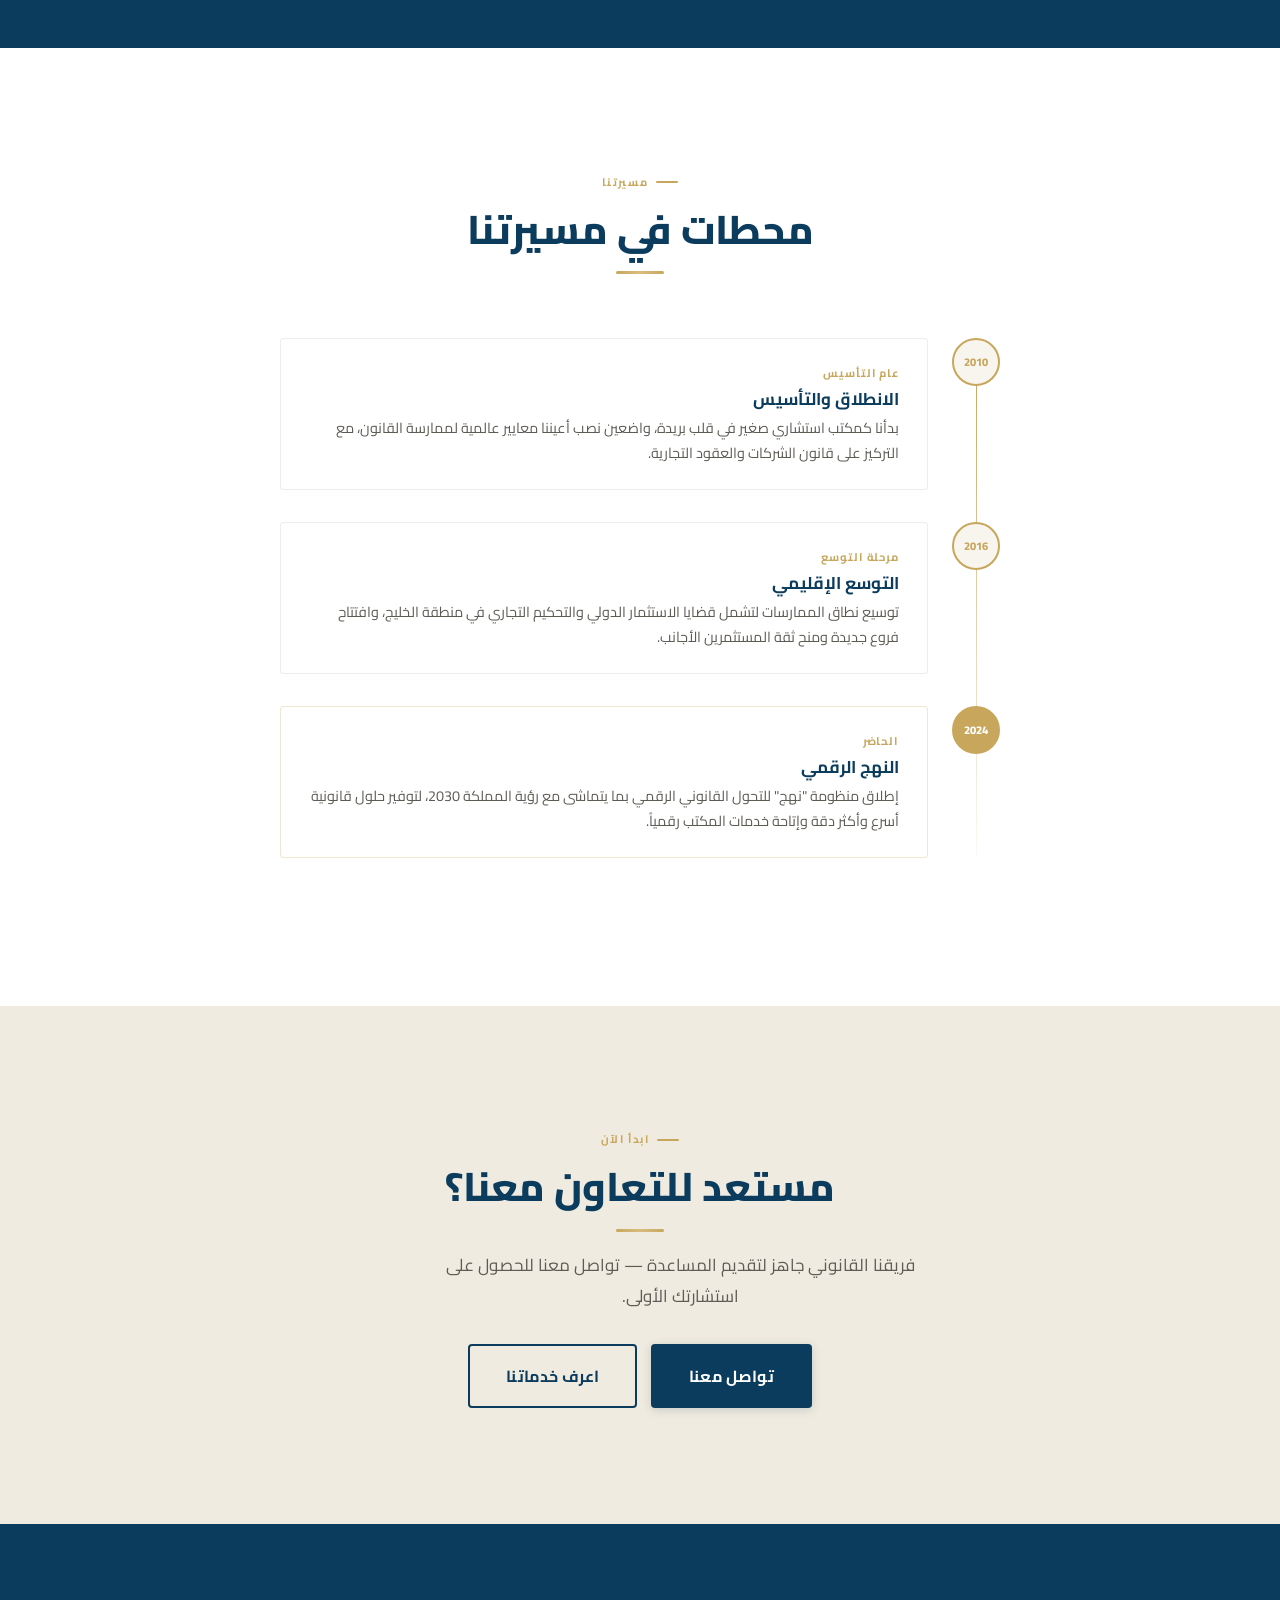
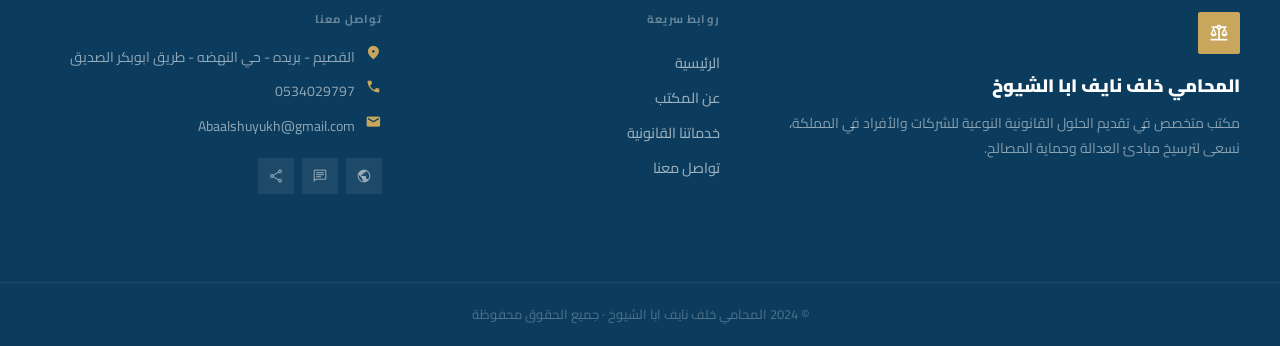
==== commit d7f6e4bc: "okk" ====
--- a/about.html
+++ b/about.html
@@ -226,14 +226,26 @@
     }
 
     .team-stats {
-      display: flex;
-      gap: 2rem;
-      padding: 1.375rem 1.5rem;
-      background: rgba(255, 255, 255, .07);
-      border: 1px solid rgba(255, 255, 255, .10);
+      display: grid;
+      grid-template-columns: repeat(3, 1fr);
+      gap: 1.25rem;
+      margin-top: 2.5rem;
+    }
+
+    .team-stats > div {
+      background: rgba(255, 255, 255, .04);
+      border: 1px solid rgba(255, 255, 255, .08);
       border-radius: var(--r);
-      border-right: 3px solid var(--gold);
-      margin-top: 2rem;
+      padding: 1.75rem 1rem;
+      text-align: center;
+      transition: background var(--t) var(--ease), transform var(--t) var(--ease);
+      position: relative;
+      overflow: hidden;
+    }
+
+    .team-stats > div:hover {
+      background: rgba(255, 255, 255, .08);
+      transform: translateY(-3px);
     }
 
     .team-stat__num {
@@ -285,8 +297,8 @@
       }
 
       .team-stats {
+        grid-template-columns: 1fr;
         gap: 1rem;
-        flex-wrap: wrap;
       }
     }
 
@@ -524,12 +536,10 @@
                 <div class="team-stat__num">500+</div>
                 <div class="team-stat__lbl">قضية ناجحة</div>
               </div>
-              <div style="width:1px; background:rgba(255,255,255,.10);"></div>
               <div>
                 <div class="team-stat__num">200+</div>
                 <div class="team-stat__lbl">شركة شريكة</div>
               </div>
-              <div style="width:1px; background:rgba(255,255,255,.10);"></div>
               <div>
                 <div class="team-stat__num">98%</div>
                 <div class="team-stat__lbl">رضا العملاء</div>
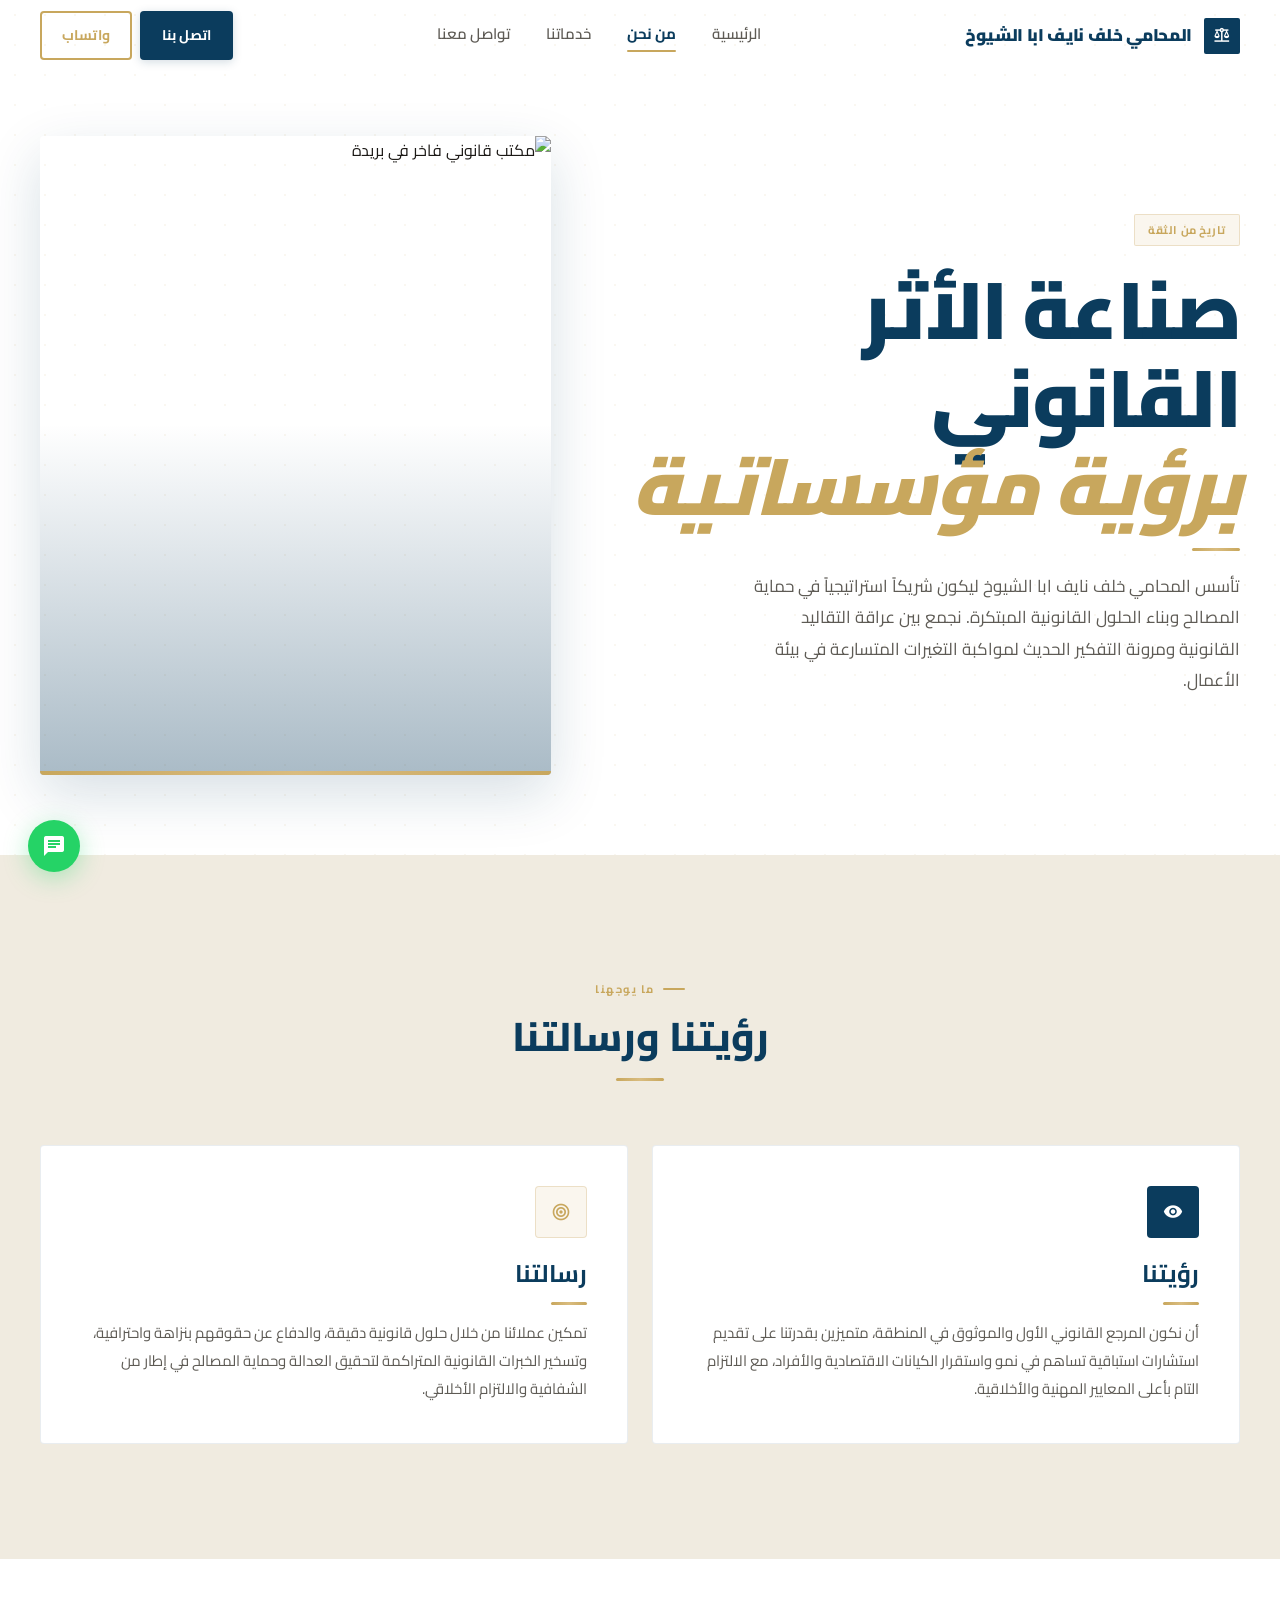
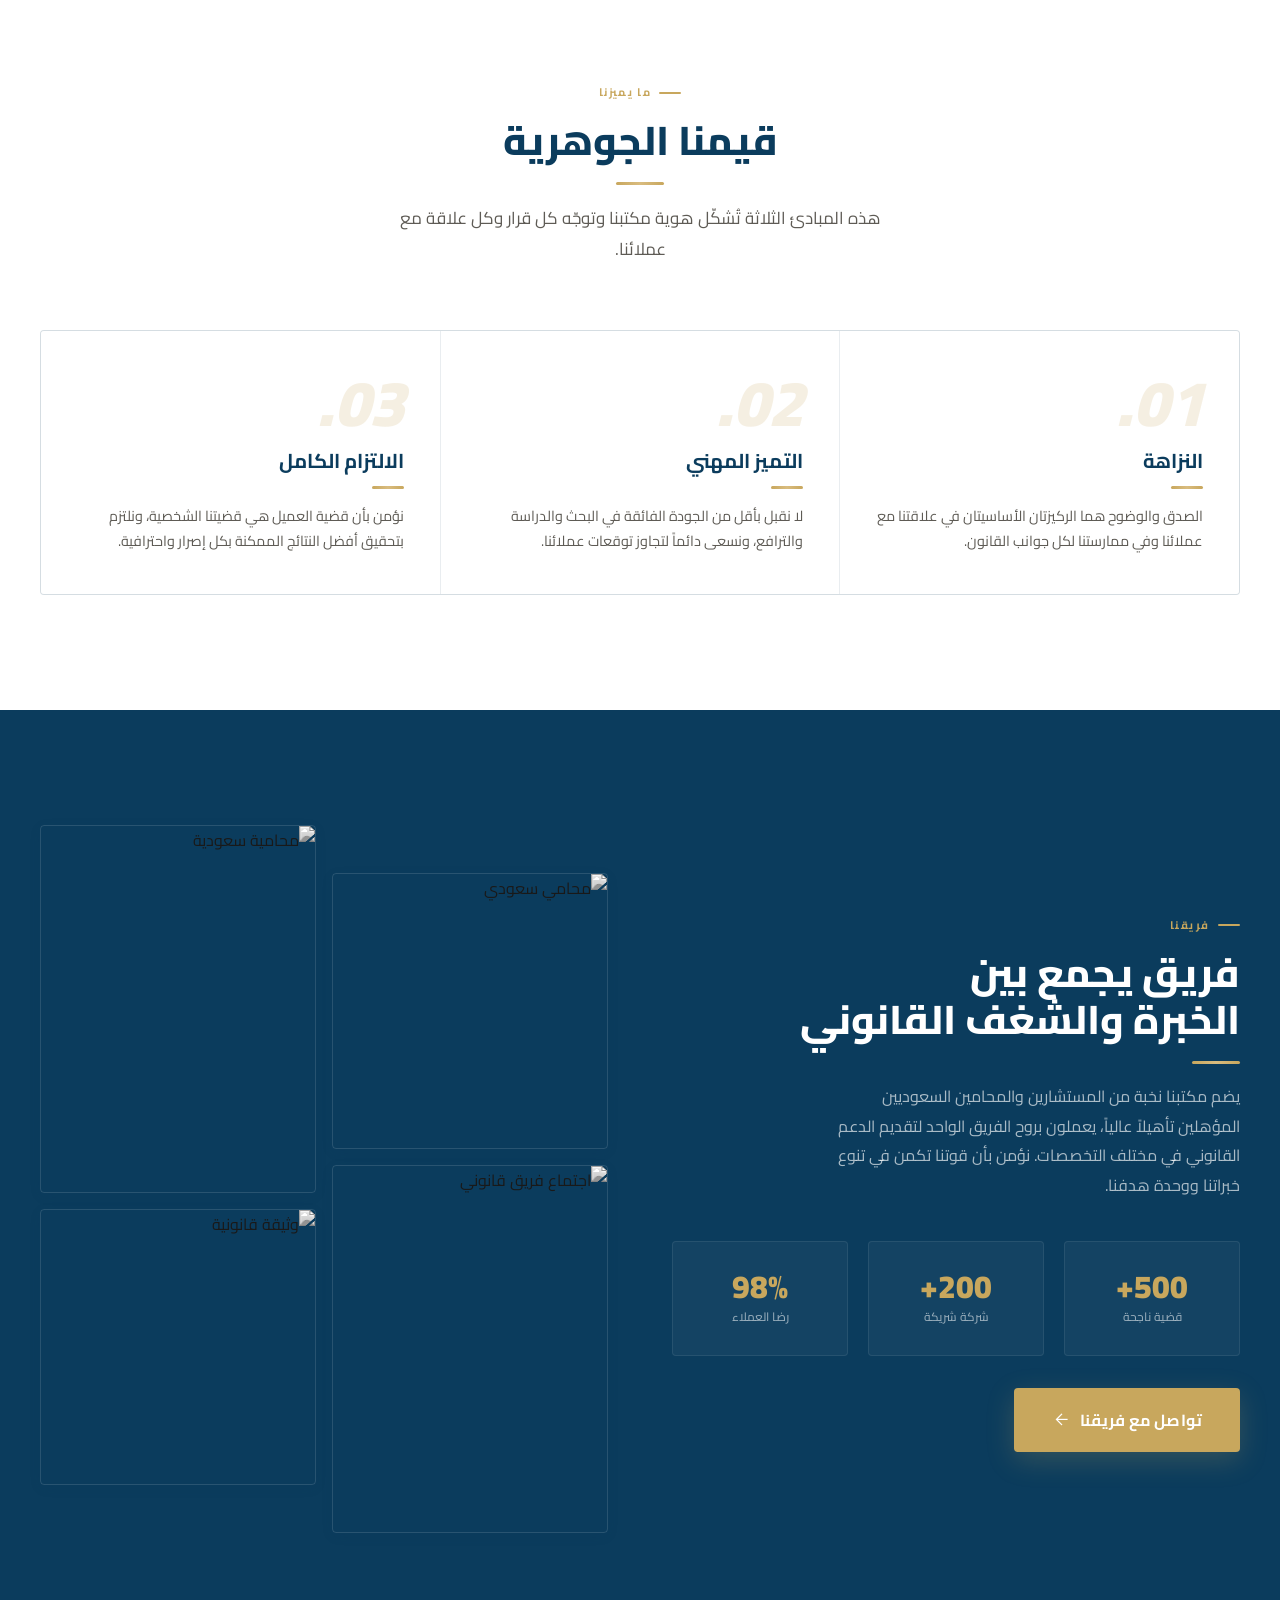
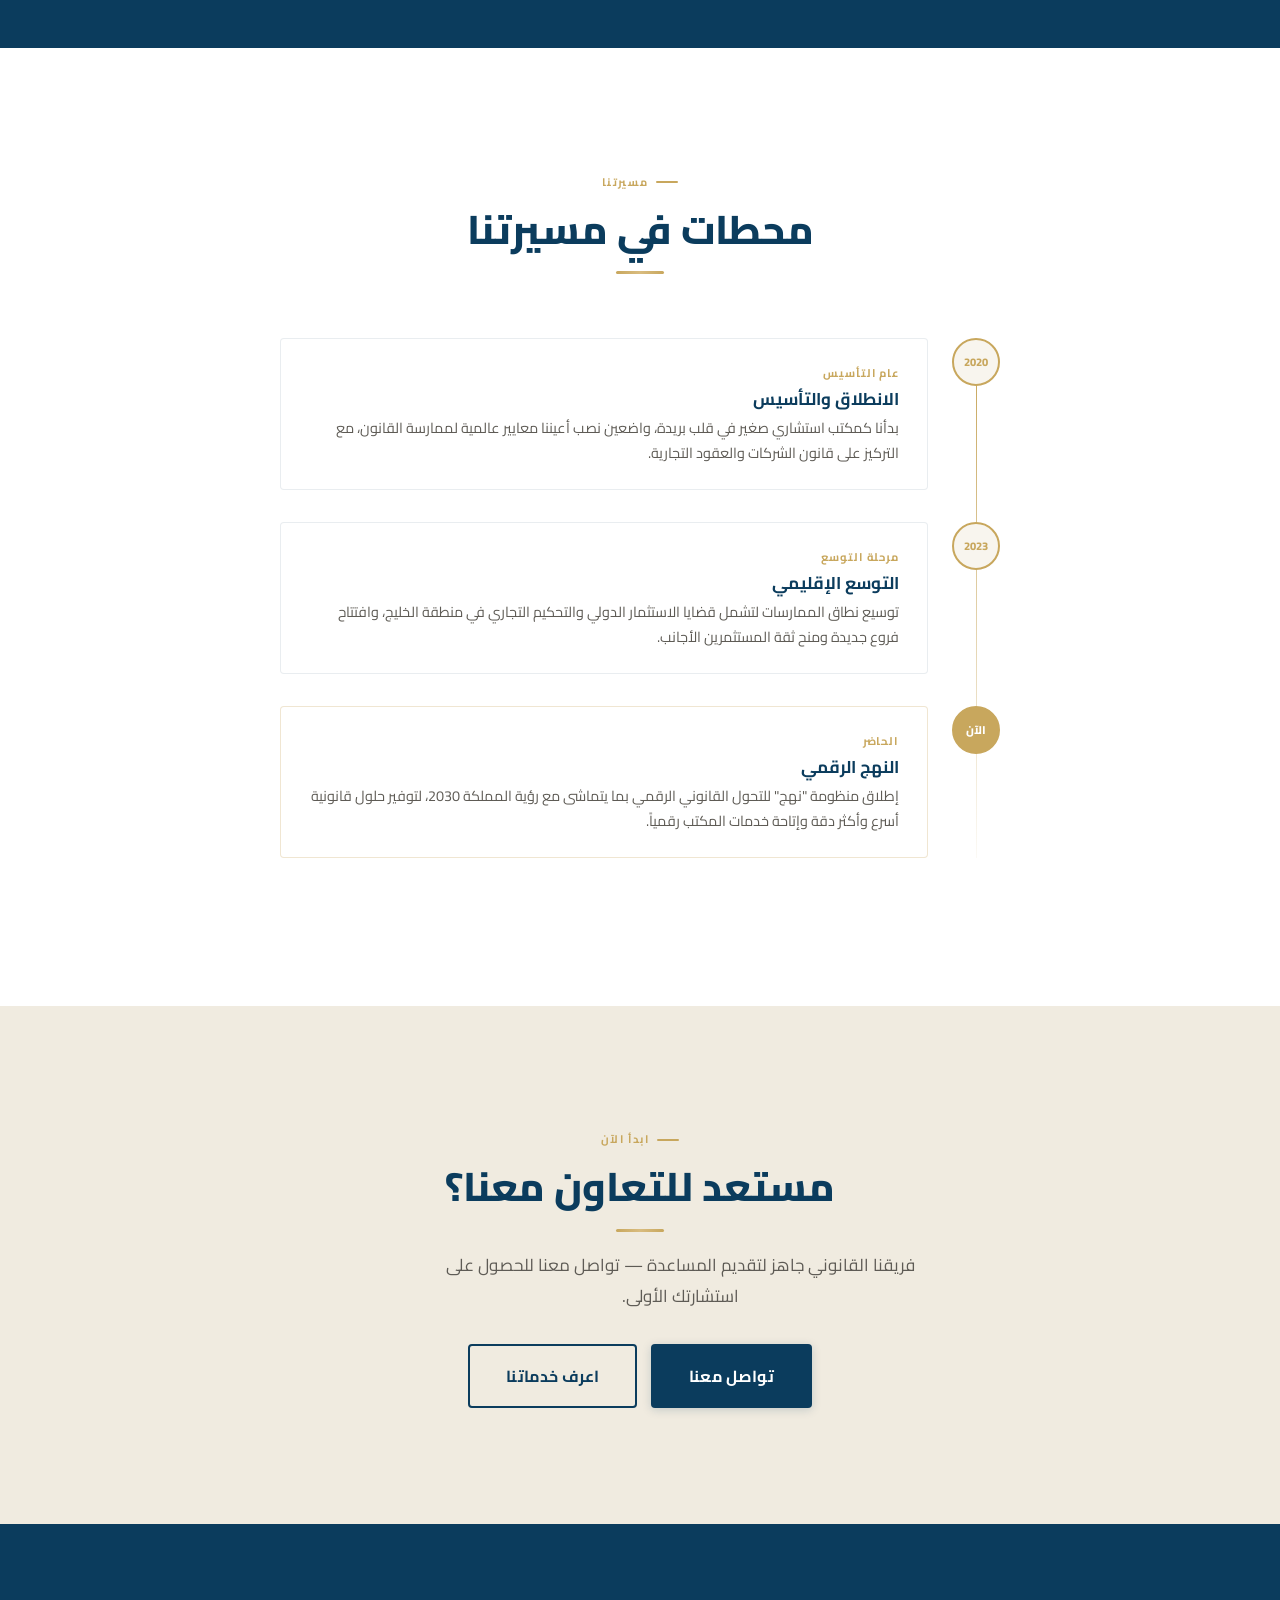
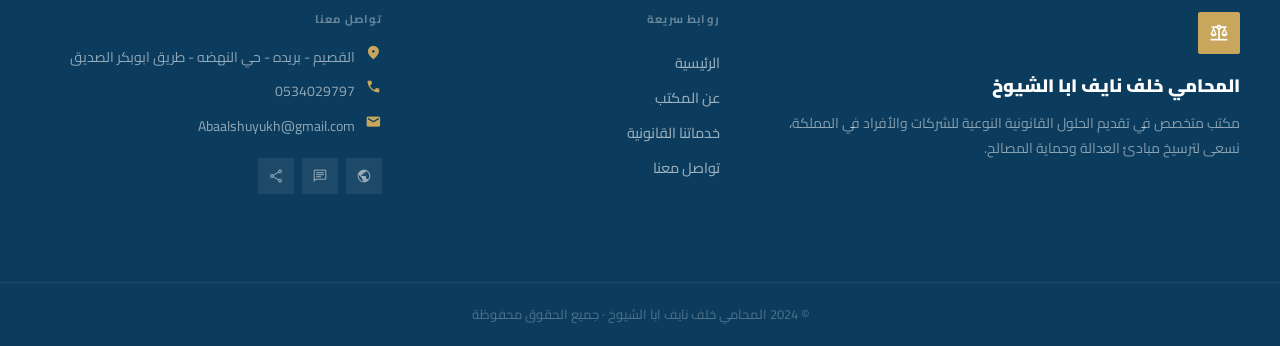
==== commit afc51127: "llalal" ====
--- a/about.html
+++ b/about.html
@@ -439,7 +439,7 @@
           <div class="reveal delay-1">
             <div class="about-hero__img">
               <img
-                src="https://lh3.googleusercontent.com/aida-public/[base64]"
+                src="hhispic.png"
                 alt="مكتب قانوني فاخر في بريدة">
               <div class="about-hero__img-bar"></div>
             </div>
@@ -594,7 +594,7 @@
         </div>
         <div class="timeline">
           <div class="timeline__item reveal">
-            <div class="timeline__dot">2010</div>
+            <div class="timeline__dot">2020</div>
             <div class="timeline__body">
               <div class="timeline__year">عام التأسيس</div>
               <h3>الانطلاق والتأسيس</h3>
@@ -603,7 +603,7 @@
             </div>
           </div>
           <div class="timeline__item reveal delay-1">
-            <div class="timeline__dot">2016</div>
+            <div class="timeline__dot">2023</div>
             <div class="timeline__body">
               <div class="timeline__year">مرحلة التوسع</div>
               <h3>التوسع الإقليمي</h3>
@@ -612,7 +612,7 @@
             </div>
           </div>
           <div class="timeline__item reveal delay-2">
-            <div class="timeline__dot timeline__dot--active">2024</div>
+            <div class="timeline__dot timeline__dot--active">الآن</div>
             <div class="timeline__body" style="border-color:var(--border-gold);">
               <div class="timeline__year">الحاضر</div>
               <h3>النهج الرقمي</h3>
